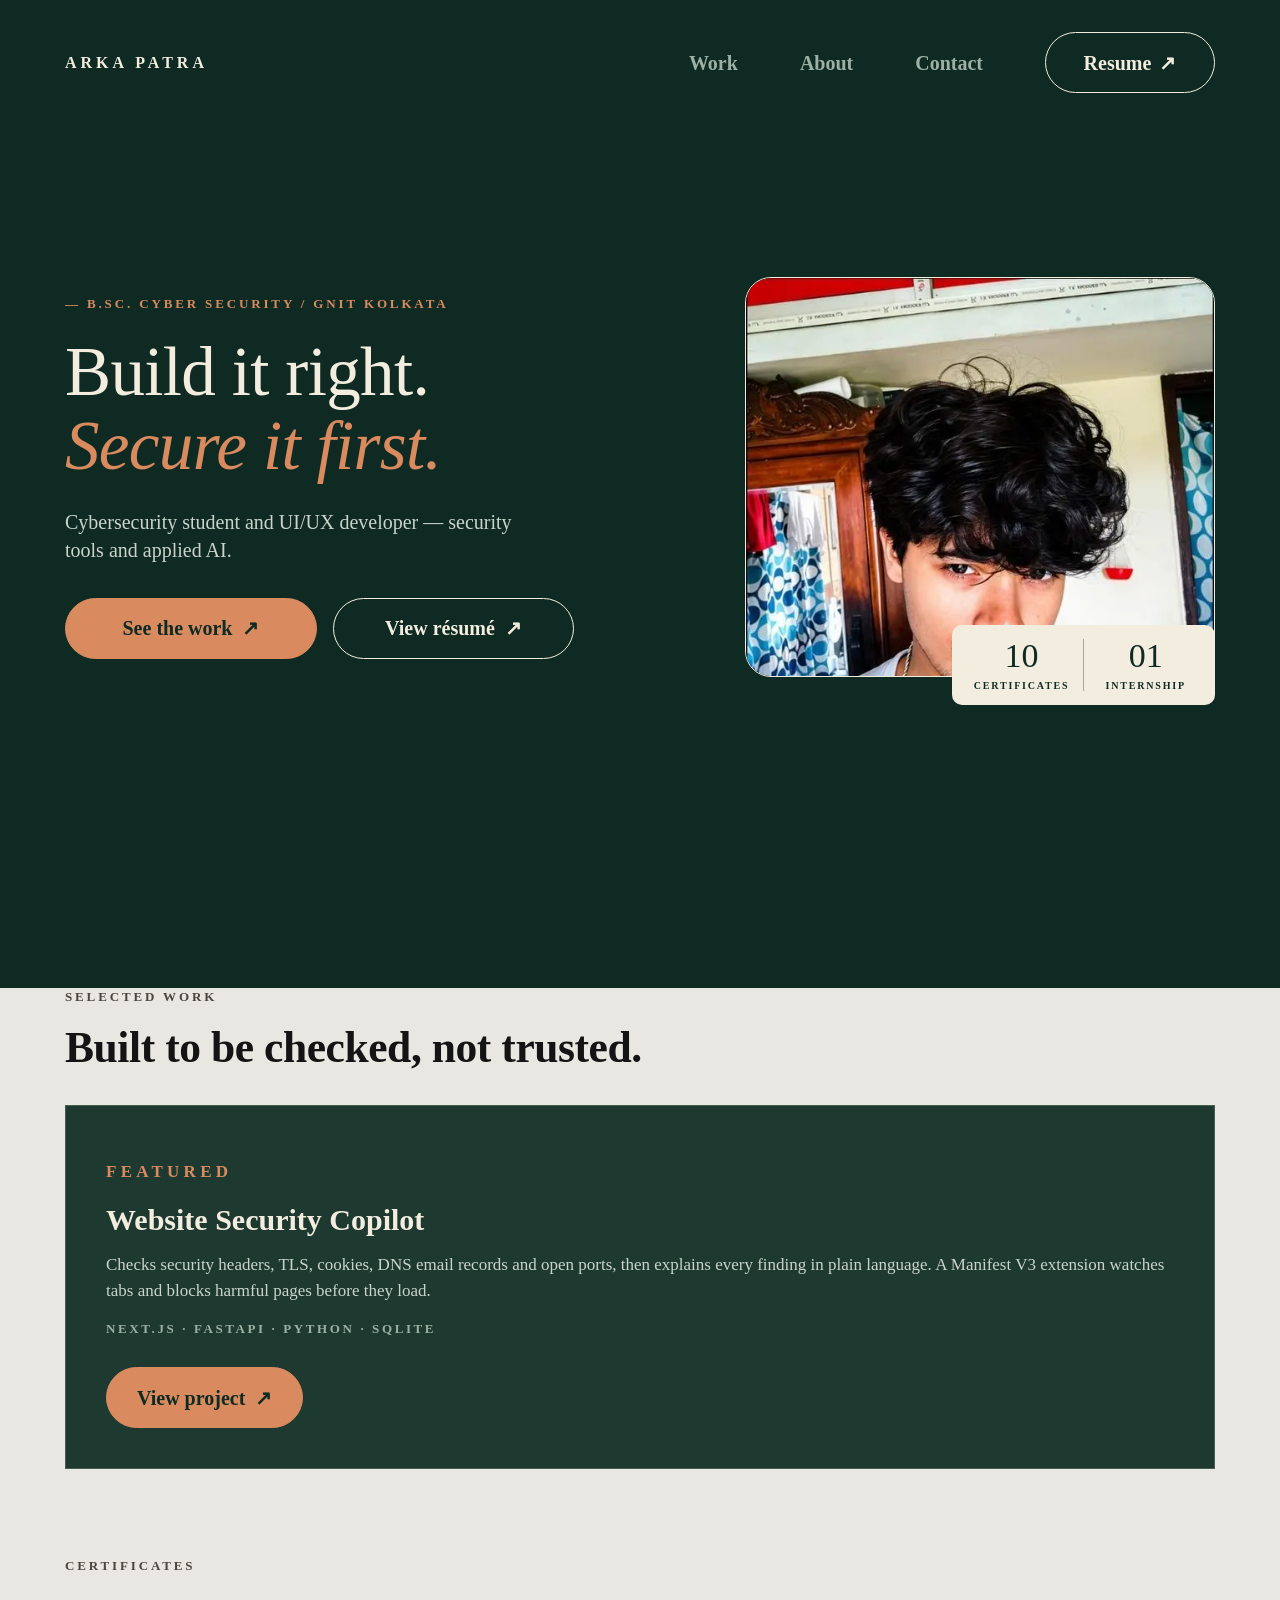
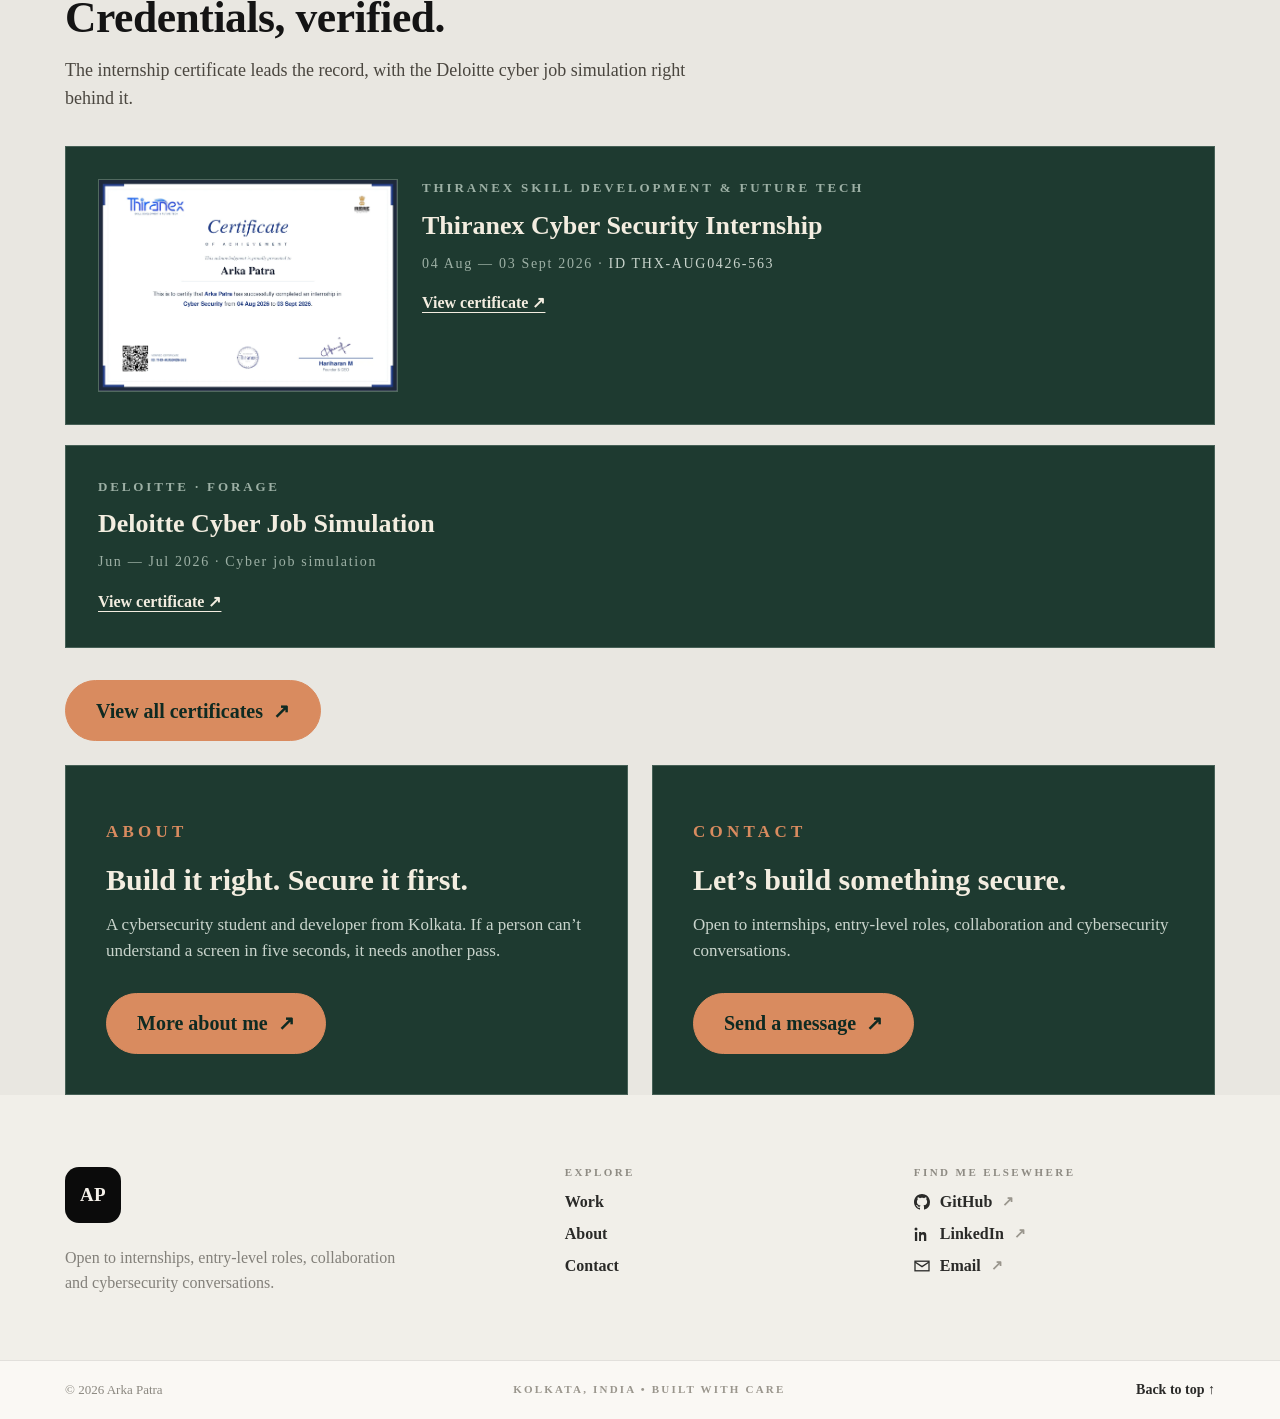
==== index.html @ 2ed33d70 "Initial commit" ====
<!DOCTYPE html>
<html lang="en">
<head>
<meta charset="UTF-8">
<meta name="viewport" content="width=device-width, initial-scale=1.0">
<title>Home — Arka Patra</title>
<meta name="description" content="Arka Patra — cybersecurity student and developer. Full-stack apps, security tools and applied AI. Selected work and verified certificates.">
<meta name="theme-color" content="#0F2A22">
<link rel="icon" href="assets/favicon.svg" type="image/svg+xml">
<link rel="stylesheet" href="assets/css/site.css?v=10">
</head>
<body class="page-home" id="top">

<a class="skip-link" href="#main">Skip to content</a>

<header class="site-head">
  <div class="wrap nav">
    <a class="brand" href="index.html">ARKA PATRA</a>
    <nav class="nav-links" aria-label="Primary">
      <a href="projects.html">Work</a>
      <a href="about.html">About</a>
      <a href="contact.html">Contact</a>
      <a class="nav-cv" href="assets/Arka_Patra_CV2.pdf" target="_blank" rel="noopener">Resume <span aria-hidden="true">↗</span></a>
    </nav>
    <button class="nav-toggle" id="menuToggle" type="button" aria-label="Open menu" aria-controls="mobileMenu" aria-expanded="false">
      <span></span><span></span><span></span>
    </button>
  </div>
  <nav class="mobile-menu" id="mobileMenu" aria-label="Mobile">
    <div class="mobile-menu__inner wrap">
      <a href="projects.html">Work</a>
      <a href="about.html">About</a>
      <a href="contact.html">Contact</a>
      <a href="assets/Arka_Patra_CV2.pdf" target="_blank" rel="noopener">Resume ↗</a>
    </div>
  </nav>
</header>

<main id="main">

  <div class="hero-shell">
  <section class="home-hero" aria-labelledby="homeTitle">
    <div class="wrap home-hero__grid">
      <div>
        <p class="label home-hero__label">— B.Sc. Cyber Security / GNIT Kolkata</p>
        <h1 id="homeTitle"><span>Build it right.</span><em>Secure it first.</em></h1>
        <p class="home-hero__intro">Cybersecurity student and UI/UX developer — security tools and applied AI.</p>
        <div class="home-hero__actions">
          <a class="btn btn--clay" href="projects.html">See the work <span aria-hidden="true">↗</span></a>
          <a class="btn btn--outline-cream" href="assets/Arka_Patra_CV2.pdf" target="_blank" rel="noopener">View résumé <span aria-hidden="true">↗</span></a>
        </div>
      </div>
      <div class="home-hero__media">
        <div class="home-hero__portrait">
          <img src="assets/arka-patra.webp" alt="Portrait of Arka Patra" width="470" height="400" fetchpriority="high" decoding="async">
        </div>
        <div class="home-hero__stats">
          <div><b>10</b><span>Certificates</span></div>
          <div><b>01</b><span>Internship</span></div>
        </div>
      </div>
    </div>
  </section>
  </div>

  <div class="home-flow">

  <section class="wrap home-section" aria-labelledby="workTitle">
    <p class="label home-hero__label">Selected work</p>
    <h2 id="workTitle">Built to be checked, not trusted.</h2>
    <div class="panel-pine" style="margin-top:34px">
      <p class="label">Featured</p>
      <h3>Website Security Copilot</h3>
      <p>Checks security headers, TLS, cookies, DNS email records and open ports, then explains every finding in plain language. A Manifest V3 extension watches tabs and blocks harmful pages before they load.</p>
      <p class="tech">Next.js · FastAPI · Python · SQLite</p>
      <a class="btn btn--clay" href="projects.html#project-copilot">View project <span aria-hidden="true">↗</span></a>
    </div>
  </section>

  <section class="wrap home-section home-certs" id="certificates" aria-labelledby="certTitle">
    <p class="label home-hero__label">Certificates</p>
    <h2 id="certTitle">Credentials, verified.</h2>
    <p class="home-section__sub">The internship certificate leads the record, with the Deloitte cyber job simulation right behind it.</p>

    <div class="home-certs__list">

      <article class="pine-card pine-card--wide">
        <a href="assets/Thiranex_Certificate_Arka_Patra_THX-AUG0426-563.pdf" target="_blank" rel="noopener" aria-label="Open the Thiranex internship certificate PDF">
          <img src="assets/cert-thiranex-preview.webp" alt="Thiranex certificate of achievement awarded to Arka Patra for completing a cyber security internship" width="1287" height="910" loading="lazy" decoding="async">
        </a>
        <div>
          <p class="pine-card__issuer">Thiranex Skill Development &amp; Future Tech</p>
          <h3>Thiranex Cyber Security Internship</h3>
          <p class="pine-card__meta">04 Aug — 03 Sept 2026 · <span class="pine-card__id">ID THX-AUG0426-563</span></p>
          <a class="pine-card__link" href="assets/Thiranex_Certificate_Arka_Patra_THX-AUG0426-563.pdf" target="_blank" rel="noopener">View certificate ↗</a>
        </div>
      </article>

      <article class="pine-card">
        <div>
          <p class="pine-card__issuer">Deloitte · Forage</p>
          <h3>Deloitte Cyber Job Simulation</h3>
          <p class="pine-card__meta">Jun — Jul 2026 · Cyber job simulation</p>
          <a class="pine-card__link" href="assets/cert-deloitte-cyber.pdf" target="_blank" rel="noopener">View certificate ↗</a>
        </div>
      </article>

    </div>

    <a class="btn btn--clay" href="certificates.html">View all certificates <span aria-hidden="true">↗</span></a>
  </section>

  <section class="wrap home-section home-pair" aria-label="About and contact">
    <article class="panel-pine">
      <p class="label">About</p>
      <h3>Build it right. Secure it first.</h3>
      <p>A cybersecurity student and developer from Kolkata. If a person can’t understand a screen in five seconds, it needs another pass.</p>
      <a class="btn btn--clay" href="about.html">More about me <span aria-hidden="true">↗</span></a>
    </article>
    <article class="panel-pine">
      <p class="label">Contact</p>
      <h3>Let’s build something secure.</h3>
      <p>Open to internships, entry-level roles, collaboration and cybersecurity conversations.</p>
      <a class="btn btn--clay" href="contact.html">Send a message <span aria-hidden="true">↗</span></a>
    </article>
  </section>

  </div>

</main>

<footer class="site-footer">
  <div class="wrap site-footer__grid">
    <div class="site-footer__brand">
      <span class="site-footer__logo" aria-hidden="true">AP</span>
      <p class="site-footer__tagline">Open to internships, entry-level roles, collaboration and cybersecurity conversations.</p>
    </div>

    <nav class="site-footer__col" aria-label="Explore">
      <p class="site-footer__label">Explore</p>
      <a href="projects.html">Work</a>
      <a href="about.html">About</a>
      <a href="contact.html">Contact</a>
    </nav>

    <div class="site-footer__col">
      <p class="site-footer__label">Find me elsewhere</p>
      <a href="https://github.com/arkap1502" target="_blank" rel="noopener">
        <svg class="site-footer__icon" viewBox="0 0 16 16" fill="currentColor" aria-hidden="true" focusable="false"><path d="M8 0C3.58 0 0 3.58 0 8c0 3.54 2.29 6.53 5.47 7.59.4.07.55-.17.55-.38 0-.19-.01-.82-.01-1.49-2.01.37-2.53-.49-2.69-.94-.09-.23-.48-.94-.82-1.13-.28-.15-.68-.52-.01-.53.63-.01 1.08.58 1.23.82.72 1.21 1.87.87 2.33.66.07-.52.28-.87.51-1.07-1.78-.2-3.64-.89-3.64-3.95 0-.87.31-1.59.82-2.15-.08-.2-.36-1.02.08-2.12 0 0 .67-.21 2.2.82.64-.18 1.32-.27 2-.27s1.36.09 2 .27c1.53-1.04 2.2-.82 2.2-.82.44 1.1.16 1.92.08 2.12.51.56.82 1.27.82 2.15 0 3.07-1.87 3.75-3.65 3.95.29.25.54.73.54 1.48 0 1.07-.01 1.93-.01 2.2 0 .21.15.46.55.38A8.01 8.01 0 0 0 16 8c0-4.42-3.58-8-8-8Z"/></svg>
        GitHub <span class="site-footer__arrow" aria-hidden="true">↗</span>
      </a>
      <a href="https://www.linkedin.com/in/arka-patra-579110422/" target="_blank" rel="noopener">
        <svg class="site-footer__icon" viewBox="0 0 16 16" fill="currentColor" aria-hidden="true" focusable="false"><path d="M2 1.5a1.5 1.5 0 1 1 0 3 1.5 1.5 0 0 1 0-3ZM.9 5.9h2.3V15H.9V5.9Zm4.2 0h2.2v1.2h.03c.31-.58 1.06-1.2 2.19-1.2 2.34 0 2.77 1.54 2.77 3.55V15h-2.3v-4.2c0-1-.02-2.29-1.4-2.29-1.4 0-1.61 1.09-1.61 2.22V15H5.1V5.9Z"/></svg>
        LinkedIn <span class="site-footer__arrow" aria-hidden="true">↗</span>
      </a>
      <a href="mailto:arkap1502@gmail.com">
        <svg class="site-footer__icon" viewBox="0 0 16 16" fill="none" stroke="currentColor" stroke-width="1.3" aria-hidden="true" focusable="false"><rect x="1" y="3.2" width="14" height="9.6"/><path d="m1 4 7 4.6L15 4"/></svg>
        Email <span class="site-footer__arrow" aria-hidden="true">↗</span>
      </a>
    </div>
  </div>

  <div class="site-footer__base">
    <div class="wrap">
      <span class="site-footer__copy">© 2026 Arka Patra</span>
      <span class="site-footer__place">Kolkata, India • Built with care</span>
      <a class="site-footer__top" href="#top">Back to top ↑</a>
    </div>
  </div>
</footer>

<script src="assets/site.js?v=9" defer></script>
</body>
</html>
---- assets/css/site.css ----
/* ==========================================================================
   ARKA PATRA — design system (per DESIGN.md)
   One fixed look per page. No theme switch, no dark mode, system fonts only.
   ========================================================================== */

:root {
  --gutter: 65px;
  --max: 1440px;
  --head-h: 93px;

  /* Landing */
  --cream: #F2EEE6;
  --arch: #D9D2C4;
  --ink-l: #141414;
  --text-l: #4A463F;
  --text-l-muted: #6B665D;
  --orange: #C2410C;

  /* Home + Contact */
  --pine: #0F2A22;
  --pine-2: #1E3A30;
  --pine-text: #F3EDE0;
  --clay: #D98B5F;
  --sage: #9DB0A5;
  --sage-light: #C9D4CC;
  --panel: #1D211A;
  --field: #151713;
  --field-border: #546344;
  --lime: #D5F87A;
  --text-c: #EEEEE6;
  --sand: #E9E7E1;

  /* Brutalist */
  --stone: #E4E2DD;
  --black: #0B0B0B;
  --row-hi: #2A2A2A;
  --on-dark: #F5F1EA;
  --on-dark-muted: #C8C7C2;
  --text-s: #565654;
  --photo: #BDBAB3;

  /* Type stacks (system fonts only) — all text renders in Times New Roman */
  --sans: "Times New Roman", Times, serif;
  --mono: "Times New Roman", Times, serif;
  --serif: "Times New Roman", Times, serif;
  --calibri: "Times New Roman", Times, serif;
  --cambria: "Times New Roman", Times, serif;
}

/* --------------------------------------------------------------- base ---- */

*,
*::before,
*::after { box-sizing: border-box; }

html { -webkit-text-size-adjust: 100%; text-size-adjust: 100%; }

body {
  margin: 0;
  font-family: var(--sans);
  font-size: 17px;
  line-height: 1.55;
  overflow-x: hidden;
  background: #fff;
  color: #000;
}

/* `clip` keeps sticky positioning working (overflow: hidden would create a
   scroll container); older engines keep the hidden fallback above. */
@supports (overflow: clip) {
  body { overflow-x: clip; }
}

img { display: block; max-width: 100%; }

h1, h2, h3 { margin: 0; font-weight: 700; }
p, ul, ol, dl, dd, figure { margin: 0; padding: 0; }
ul, ol { list-style: none; }
a { color: inherit; }
button { font: inherit; color: inherit; }

.wrap {
  width: 100%;
  max-width: var(--max);
  margin: 0 auto;
  padding-left: var(--gutter);
  padding-right: var(--gutter);
}

.skip-link {
  position: absolute;
  left: -9999px;
  top: 0;
  z-index: 100;
  background: var(--black);
  color: var(--on-dark);
  padding: 12px 20px;
  font: 700 16px/1 var(--sans);
  text-decoration: none;
}
.skip-link:focus { left: 16px; top: 16px; }

.label {
  font: 700 15px/1.4 var(--mono);
  letter-spacing: 0.25em;
  text-transform: uppercase;
  margin: 0;
}

/* --------------------------------------------------------------- nav ----- */

.site-head { position: relative; z-index: 30; }

.nav {
  display: flex;
  align-items: center;
  justify-content: space-between;
  gap: 40px;
  padding-top: 32px;
}

.brand {
  font: 700 16px/1 var(--mono);
  letter-spacing: 0.25em;
  text-decoration: none;
  white-space: nowrap;
}

.nav-links {
  display: flex;
  align-items: center;
  gap: 62px;
}

.nav-links a {
  font: 700 20px/1 var(--sans);
  text-decoration: none;
  transition: color 0.15s ease;
}

.nav-cv {
  display: inline-flex;
  align-items: center;
  justify-content: center;
  gap: 8px;
  width: 170px;
  height: 61px;
  border: 1.5px solid currentColor;
  border-radius: 999px;
  font: 700 20px/1 var(--sans);
  text-decoration: none;
  transition: background 0.15s ease, color 0.15s ease;
}

.nav-toggle {
  display: none;
  width: 44px;
  height: 44px;
  padding: 0;
  border: 0;
  background: none;
  flex-direction: column;
  justify-content: center;
  gap: 5px;
  cursor: pointer;
  color: inherit;
}
.nav-toggle span {
  display: block;
  width: 26px;
  height: 2px;
  margin: 0 auto;
  background: currentColor;
}

.mobile-menu { display: none; }
.mobile-menu__inner { display: flex; flex-direction: column; padding: 8px 0 28px; }
.mobile-menu a {
  padding: 16px 0;
  font: 700 22px/1 var(--sans);
  text-decoration: none;
  border-bottom: 1px solid currentColor;
}
.mobile-menu a:last-child { border-bottom: 0; }

/* Brutalist nav band */
.site-head--band { background: var(--black); color: var(--on-dark); }
.site-head--band .nav { min-height: 99px; padding-top: 0; padding-bottom: 0; }
.site-head--band .nav-links a:not(.nav-cv) { color: var(--on-dark-muted); }
.site-head--band .nav-links a:not(.nav-cv):hover { color: var(--on-dark); }
.site-head--band .nav-links a[aria-current="page"] {
  color: var(--on-dark);
  text-decoration: underline;
  text-underline-offset: 6px;
  text-decoration-thickness: 1px;
}
.site-head--band .nav-cv { color: var(--on-dark); }
.site-head--band .nav-cv:hover { background: var(--on-dark); color: var(--black); }
.site-head--band .mobile-menu { background: var(--black); }

/* ----------------------------------------------------------- buttons ---- */

.btn {
  display: inline-flex;
  align-items: center;
  justify-content: center;
  gap: 10px;
  height: 61px;
  padding: 0 30px;
  border: 1.5px solid transparent;
  border-radius: 999px;
  font: 700 20px/1 var(--sans);
  text-decoration: none;
  cursor: pointer;
  transition: background 0.15s ease, color 0.15s ease, border-color 0.15s ease;
}

.btn--sm { font-size: 17px; padding: 0 24px; height: 61px; }

.btn--ink { background: var(--ink-l); color: var(--cream); border-color: var(--ink-l); }
.btn--ink:hover { background: transparent; color: var(--ink-l); }

.btn--outline { background: transparent; color: var(--ink-l); border-color: var(--ink-l); }
.btn--outline:hover { background: var(--ink-l); color: var(--cream); }

.btn--clay { background: var(--clay); color: var(--pine); border-color: var(--clay); }
.btn--clay:hover { background: transparent; color: var(--clay); }

.btn--outline-cream { background: transparent; color: var(--pine-text); border-color: var(--pine-text); }
.btn--outline-cream:hover { background: var(--pine-text); color: var(--pine); }

.btn--solid { background: var(--black); color: var(--on-dark); border-color: var(--black); }
.btn--solid:hover { background: transparent; color: var(--black); }

.btn--ghost {
  background: transparent;
  color: var(--black);
  border-color: var(--black);
}
.btn--ghost:hover { background: var(--black); color: var(--on-dark); }

.btn--lime {
  width: 284px;
  border-radius: 0;
  background: var(--lime);
  color: var(--black);
  border-color: var(--lime);
  font: 700 19px/1 var(--calibri);
}
.btn--lime:hover { background: transparent; color: var(--lime); }

/* ---------------------------------------------------------- home page --- */

.page-home { background: var(--pine); color: var(--pine-text); }
.page-home .brand,
.page-home .nav-cv { color: var(--pine-text); }
.page-home .nav-links a:not(.nav-cv) { color: var(--sage); }
.page-home .nav-links a:not(.nav-cv):hover,
.page-home .nav-links a:not(.nav-cv)[aria-current="page"] { color: var(--pine-text); }
.page-home .nav-cv:hover { background: var(--pine-text); color: var(--pine); }

/* Hero stage: the hero fills the first screen and is pinned on large screens
   while the flow below slides up over it. Driven by assets/site.js. */

.hero-shell {
  display: flex;
  min-height: calc(100vh - var(--head-h));
  min-height: calc(100svh - var(--head-h));
}

.home-hero {
  background-color: var(--pine);
  width: 100%;
  display: flex;
  align-items: center;
}

.home-flow {
  background: var(--sand);
  color: var(--ink-l);
}

/* The flow sits on a light surface, so its headings and labels flip to ink. */
.home-flow .home-section h2 { color: var(--ink-l); }
.home-flow .home-section__sub { color: var(--text-l); }
.home-flow .home-hero__label { color: var(--text-l); }

html.hero-scroll .home-hero__grid {
  transform-origin: 50% 40%;
  backface-visibility: hidden;
}

@media (min-width: 1024px) {
  html.hero-scroll .hero-shell {
    position: sticky;
    top: 0;
    z-index: 0;
    height: calc(100vh - var(--head-h));
    height: calc(100svh - var(--head-h));
    min-height: 0;
    overflow: hidden;
  }

  html.hero-scroll .home-flow {
    position: relative;
    z-index: 1;
  }

  html.hero-scroll .home-hero__grid { will-change: transform, opacity; }
}

.home-hero__grid {
  display: grid;
  grid-template-columns: minmax(0, 1fr) 470px;
  column-gap: 60px;
  align-items: center;
  padding-top: 44px;
  padding-bottom: 84px;
}

.home-hero__label {
  font-size: 13px;
  letter-spacing: 0.22em;
  color: var(--clay);
}

.home-hero h1 {
  margin-top: 22px;
  font: 400 clamp(2.4rem, 5.4vw, 78px)/1.06 var(--serif);
  letter-spacing: -0.01em;
  color: var(--pine-text);
}
.home-hero h1 span { display: block; }
.home-hero h1 em { display: block; font-style: italic; color: var(--clay); }

.home-hero__intro {
  margin-top: 26px;
  max-width: 480px;
  font: 400 20px/1.4 var(--sans);
  color: var(--sage-light);
}

.home-hero__actions {
  display: flex;
  flex-wrap: wrap;
  gap: 16px;
  margin-top: 34px;
}
.home-hero__actions .btn { width: 252px; }
.home-hero__actions .btn--outline-cream { width: 241px; }

.home-hero__media { position: relative; }

.home-hero__portrait {
  border: 1px solid var(--pine-text);
  border-radius: 26px;
  overflow: hidden;
  background: var(--pine-2);
  aspect-ratio: 470 / 400;
}
.home-hero__portrait img {
  width: 100%;
  height: 100%;
  object-fit: cover;
  object-position: center top;
}

.home-hero__stats {
  position: absolute;
  right: 0;
  bottom: -28px;
  width: 56%;
  display: grid;
  grid-template-columns: 1fr 1fr;
  background: var(--pine-text);
  border-radius: 10px;
  padding: 14px 8px;
  color: var(--pine);
}
.home-hero__stats div { text-align: center; }
.home-hero__stats div + div { border-left: 1px solid rgba(15, 42, 34, 0.35); }
.home-hero__stats b { display: block; font: 400 34px/1 var(--serif); }
.home-hero__stats span {
  display: block;
  margin-top: 8px;
  font: 700 10px/1 var(--mono);
  letter-spacing: 0.18em;
  text-transform: uppercase;
}

.home-section { margin-top: 88px; }
.home-section h2 {
  margin-top: 18px;
  font: 700 clamp(1.9rem, 3.4vw, 44px)/1.08 var(--sans);
  letter-spacing: -0.01em;
  color: var(--pine-text);
}
.home-section__sub {
  margin-top: 16px;
  max-width: 640px;
  font-size: 18px;
  color: var(--sage-light);
}

.panel-pine {
  background: var(--pine-2);
  border: 1px solid rgba(157, 176, 165, 0.32);
  padding: 40px;
}
.panel-pine h3 {
  margin-top: 18px;
  font: 700 clamp(1.5rem, 2.6vw, 30px)/1.2 var(--sans);
  color: var(--pine-text);
}
.panel-pine p { margin-top: 14px; color: var(--sage-light); font-size: 17px; }
.panel-pine .label { color: var(--clay); }
.panel-pine .tech {
  font: 700 13px/1.6 var(--mono);
  letter-spacing: 0.2em;
  text-transform: uppercase;
  color: var(--sage);
}
.panel-pine .btn { margin-top: 28px; }

.home-pair {
  display: grid;
  grid-template-columns: 1fr 1fr;
  gap: 24px;
  margin-top: 24px;
}

.pine-card {
  display: grid;
  grid-template-columns: 1fr;
  gap: 24px;
  padding: 32px;
  background: var(--pine-2);
  border: 1px solid rgba(157, 176, 165, 0.32);
}
.pine-card--wide { grid-template-columns: 300px minmax(0, 1fr); align-items: start; }
.pine-card img {
  width: 100%;
  height: auto;
  border: 1px solid rgba(157, 176, 165, 0.4);
}
.pine-card__issuer {
  font: 700 13px/1.4 var(--mono);
  letter-spacing: 0.22em;
  text-transform: uppercase;
  color: var(--sage);
}
.pine-card h3 {
  margin-top: 12px;
  font: 700 26px/1.2 var(--sans);
  color: var(--pine-text);
}
.pine-card__meta {
  margin-top: 12px;
  font: 400 14px/1.6 var(--mono);
  letter-spacing: 0.12em;
  color: var(--sage);
}
.pine-card__id { color: var(--sage-light); }
.pine-card__link {
  display: inline-block;
  margin-top: 20px;
  font: 700 16px/1 var(--sans);
  color: var(--pine-text);
  text-decoration: underline;
  text-underline-offset: 4px;
}
.pine-card__link:hover { color: var(--clay); }

.home-certs__list { display: grid; gap: 20px; margin-top: 34px; }
.home-certs .btn { margin-top: 32px; }

/* ------------------------------------------------------- brutalist ------ */

.page-brutal { background: var(--stone); color: var(--black); }

.page-brutal .section { margin-top: 96px; }

.work-title {
  margin-top: 40px;
  font: 700 clamp(4.5rem, 8.4vw, 120px)/1 var(--sans);
  text-transform: uppercase;
  letter-spacing: -0.02em;
}

.work-feature {
  margin-top: 40px;
  border: 1px solid var(--black);
  padding: 40px;
}
.work-feature h2 {
  margin-top: 16px;
  font: 700 clamp(1.9rem, 3.4vw, 44px)/1.1 var(--sans);
  letter-spacing: -0.01em;
}
.work-feature p { margin-top: 16px; color: var(--text-s); font-size: 18px; max-width: 900px; }

.chip-row {
  display: flex;
  flex-wrap: wrap;
  gap: 8px;
  margin-top: 22px;
}
.chip {
  display: inline-flex;
  align-items: center;
  padding: 8px 16px;
  border: 1.5px solid var(--black);
  border-radius: 999px;
  font: 400 15px/1.2 var(--sans);
}

.work-feature__actions {
  display: flex;
  flex-wrap: wrap;
  gap: 12px;
  margin-top: 30px;
}

/* ledger */

.ledger { margin-top: 56px; }

.ledger__head,
.ledger__row {
  display: grid;
  grid-template-columns: 88px 1.05fr 1.05fr 200px;
  align-items: center;
  padding: 0 22px;
  column-gap: 20px;
}

.ledger__head {
  background: var(--black);
  color: var(--on-dark-muted);
  min-height: 48px;
  font: 700 13px/1.4 var(--mono);
  letter-spacing: 0.25em;
  text-transform: uppercase;
}

.ledger__rows { border-bottom: 1px solid var(--black); }

.ledger__row {
  min-height: 78px;
  border-top: 1px solid var(--black);
  text-decoration: none;
  color: var(--black);
  transition: background 0.15s ease, color 0.15s ease;
}

a.ledger__row:hover,
a.ledger__row:focus-visible { background: var(--row-hi); color: var(--on-dark); }

.ledger__no { font: 400 15px/1.4 var(--mono); letter-spacing: 0.12em; }
.ledger__project { font: 700 30px/1.2 var(--sans); letter-spacing: -0.01em; }
.ledger__what { font: 400 18px/1.4 var(--sans); color: var(--text-s); }
.ledger__status {
  font: 400 15px/1.4 var(--mono);
  letter-spacing: 0.14em;
  text-transform: uppercase;
  text-align: right;
}

a.ledger__row:hover .ledger__what,
a.ledger__row:focus-visible .ledger__what { color: var(--on-dark-muted); }

/* marquee */

.marquee {
  margin-top: 72px;
  background: var(--black);
  color: var(--on-dark);
  min-height: 73px;
  display: flex;
  align-items: center;
  overflow: hidden;
}
.marquee p {
  white-space: nowrap;
  font: 700 15px/1 var(--mono);
  letter-spacing: 0.3em;
  text-transform: uppercase;
  padding-left: 22px;
}

/* about */

.about-hero {
  display: grid;
  grid-template-columns: minmax(0, 1fr) 386px;
  column-gap: 60px;
  align-items: start;
  padding-top: 26px;
  padding-bottom: 64px;
}

.about-hero h1 {
  margin-top: 0;
  font: 700 clamp(4.5rem, 13.3vw, 192px)/0.93 var(--sans);
  text-transform: uppercase;
  letter-spacing: -0.03em;
}

.about-hero__intro {
  margin-top: 32px;
  max-width: 560px;
  font: 400 21px/1.4 var(--sans);
  color: var(--text-s);
}
.about-hero .btn { margin-top: 76px; width: 252px; }

.about-hero__figure { margin-top: 17px; }
.about-hero__photo { background: var(--photo); width: 386px; max-width: 100%; }
.about-hero__photo img {
  width: 100%;
  height: auto;
  aspect-ratio: 386 / 481;
  object-fit: cover;
  object-position: center top;
}
.about-hero figcaption {
  margin-top: 14px;
  font: 700 12px/1.5 var(--mono);
  letter-spacing: 0.2em;
  text-transform: uppercase;
  color: var(--text-s);
}

.section-label { color: var(--text-s); }

.section-title {
  margin-top: 18px;
  font: 700 clamp(1.9rem, 3.6vw, 46px)/1.08 var(--sans);
  letter-spacing: -0.01em;
}

.section-line {
  margin-top: 16px;
  max-width: 720px;
  font: 400 18px/1.5 var(--sans);
  color: var(--text-s);
}

.profile-grid {
  display: grid;
  grid-template-columns: minmax(0, 1fr) minmax(0, 1fr);
  gap: 48px;
  margin-top: 40px;
  align-items: start;
}
.profile-grid__bio p {
  color: var(--text-s);
  font-size: 18px;
  line-height: 1.6;
}
.profile-grid__bio p + p { margin-top: 14px; }

.two-col-ledger { border-top: 1px solid var(--black); }
.two-col-ledger__head {
  display: grid;
  grid-template-columns: 1fr 1fr;
  background: var(--black);
  color: var(--on-dark-muted);
  min-height: 48px;
  align-items: center;
  font: 700 13px/1.4 var(--mono);
  letter-spacing: 0.25em;
  text-transform: uppercase;
}
.two-col-ledger__head span { padding: 0 22px; }
.two-col-ledger__body {
  display: grid;
  grid-template-columns: 1fr 1fr;
  border-bottom: 1px solid var(--black);
}
.two-col-ledger__body > div {
  padding: 24px 22px;
  border-left: 1px solid var(--black);
  color: var(--text-s);
  font-size: 17px;
  line-height: 1.55;
}
.two-col-ledger__body > div:first-child { border-left: 0; }
.two-col-ledger__body strong { color: var(--black); }
.two-col-ledger__body li + li { margin-top: 14px; }

/* skills matrix */

.matrix {
  display: grid;
  grid-template-columns: repeat(3, 1fr);
  margin-top: 40px;
  border-top: 1px solid var(--black);
}
.matrix__col {
  padding: 32px 30px 34px 0;
  border-right: 1px solid var(--black);
}
.matrix__col:last-child { border-right: 0; padding-right: 0; }
.matrix__col + .matrix__col { padding-left: 30px; }

.matrix__index {
  display: inline-flex;
  align-items: center;
  justify-content: center;
  width: 34px;
  height: 34px;
  background: var(--black);
  color: var(--on-dark);
  font: 700 13px/1 var(--mono);
  letter-spacing: 0.06em;
}
.matrix__col h3 {
  margin-top: 18px;
  font: 700 26px/1.2 var(--sans);
}
.matrix__sub {
  margin-top: 10px;
  font: 400 16px/1.4 var(--sans);
  color: var(--text-s);
}

.chip-grid {
  display: grid;
  grid-template-columns: 1fr 1fr;
  gap: 8px;
  margin-top: 22px;
}

.chip-btn {
  display: inline-flex;
  align-items: center;
  justify-content: center;
  padding: 8px 14px;
  border: 1.5px solid var(--black);
  border-radius: 999px;
  background: transparent;
  color: var(--black);
  font: 400 15px/1.2 var(--sans);
  text-align: center;
  cursor: pointer;
  transition: background 0.15s ease, color 0.15s ease;
}
.chip-btn:hover { background: var(--row-hi); color: var(--on-dark); }
.chip-btn[aria-pressed="true"] { background: var(--black); color: var(--on-dark); }

.matrix__used { margin-top: 24px; }
.matrix__used .label { color: var(--text-s); letter-spacing: 0.22em; }
.matrix__used p {
  margin-top: 8px;
  font: 400 15px/1.5 var(--mono);
  color: var(--black);
}

.readout {
  display: grid;
  grid-template-columns: 320px minmax(0, 1fr);
  gap: 24px;
  align-items: center;
  margin-top: 0;
  padding: 16px 24px;
  min-height: 72px;
  background: var(--black);
  color: var(--on-dark);
}
.readout__label b {
  display: block;
  font: 700 15px/1.3 var(--mono);
  letter-spacing: 0.18em;
  text-transform: uppercase;
}
.readout__sub {
  display: block;
  margin-top: 4px;
  font: 400 12px/1.4 var(--mono);
  letter-spacing: 0.22em;
  text-transform: uppercase;
  color: var(--on-dark-muted);
}
.readout__body {
  display: flex;
  flex-wrap: wrap;
  align-items: center;
  gap: 8px;
  font: 400 15px/1.5 var(--mono);
  color: var(--on-dark-muted);
}
.readout__build {
  display: inline-flex;
  align-items: center;
  gap: 6px;
  padding: 8px 16px;
  border: 1.5px solid var(--on-dark);
  border-radius: 999px;
  font: 400 15px/1 var(--sans);
  color: var(--on-dark);
  text-decoration: none;
}
a.readout__build:hover { background: var(--on-dark); color: var(--black); }

/* technical skills ledger */

.tech-ledger { margin-top: 40px; }
.tech-ledger .ledger__head,
.tech-ledger .ledger__row {
  grid-template-columns: 300px minmax(0, 1fr);
  align-items: center;
}
.tech-ledger .ledger__row { min-height: 86px; }
.tech-ledger .ledger__group {
  font: 400 15px/1.4 var(--mono);
  letter-spacing: 0.14em;
  text-transform: uppercase;
  color: var(--black);
}
.tech-ledger .chip-list { display: flex; flex-wrap: wrap; gap: 8px; }

/* journey */

.journey { margin-top: 40px; }
.journey .ledger__row {
  grid-template-columns: 88px 300px minmax(0, 1fr);
  min-height: 78px;
}
.journey .ledger__project { font-size: 26px; }
.journey .ledger__what { color: var(--text-s); }

/* ---------------------------------------------------------- cert page --- */

.back-link {
  display: inline-block;
  margin-top: 34px;
  font: 400 15px/1 var(--mono);
  letter-spacing: 0.22em;
  text-transform: uppercase;
  color: var(--black);
  text-decoration: none;
}
.back-link:hover { text-decoration: underline; text-underline-offset: 5px; }

.cert-title {
  margin-top: 22px;
  font: 700 clamp(3.2rem, 7vw, 100px)/1 var(--sans);
  text-transform: uppercase;
  letter-spacing: -0.02em;
}

.cert {
  display: grid;
  grid-template-columns: 380px minmax(0, 1fr);
  gap: 36px;
  margin-top: 40px;
  padding: 32px;
  border: 1px solid var(--black);
}
.cert--text { grid-template-columns: minmax(0, 1fr); }
.cert img { width: 100%; height: auto; border: 1px solid var(--black); }
.cert__issuer {
  font: 700 13px/1.4 var(--mono);
  letter-spacing: 0.22em;
  text-transform: uppercase;
  color: var(--text-s);
}
.cert h2 {
  margin-top: 14px;
  font: 700 clamp(1.7rem, 3vw, 38px)/1.15 var(--sans);
  letter-spacing: -0.01em;
}
.cert p { margin-top: 14px; color: var(--text-s); font-size: 18px; max-width: 720px; }
.cert dl { margin-top: 22px; display: grid; gap: 8px; }
.cert dl div { display: flex; flex-wrap: wrap; gap: 12px; }
.cert dt {
  min-width: 120px;
  font: 400 12px/1.6 var(--mono);
  letter-spacing: 0.2em;
  text-transform: uppercase;
  color: var(--text-s);
}
.cert dd { font: 400 16px/1.5 var(--sans); color: var(--black); }
.cert__actions { display: flex; flex-wrap: wrap; gap: 12px; margin-top: 26px; }

.cert-link {
  display: inline-block;
  margin-top: 22px;
  font: 700 16px/1 var(--sans);
  color: var(--black);
  text-decoration: underline;
  text-underline-offset: 5px;
}

.vault-head {
  display: flex;
  align-items: baseline;
  justify-content: space-between;
  gap: 20px;
  margin-top: 72px;
  padding-bottom: 16px;
  border-bottom: 1px solid var(--black);
}
.vault-head .label { color: var(--text-s); }
.vault-head span {
  font: 400 13px/1.4 var(--mono);
  letter-spacing: 0.2em;
  text-transform: uppercase;
  color: var(--text-s);
}

.vault {
  display: grid;
  grid-template-columns: repeat(4, 1fr);
  gap: 24px;
  margin-top: 24px;
}

.cert-card {
  display: flex;
  flex-direction: column;
  gap: 10px;
  padding: 22px;
  border: 1px solid var(--black);
  text-decoration: none;
  color: var(--black);
  transition: background 0.15s ease, color 0.15s ease;
}
.cert-card:hover { background: var(--black); color: var(--on-dark); }
.cert-card__issuer {
  font: 700 12px/1.5 var(--mono);
  letter-spacing: 0.18em;
  text-transform: uppercase;
  color: var(--text-s);
}
.cert-card:hover .cert-card__issuer,
.cert-card:hover .cert-card__meta { color: var(--on-dark-muted); }
.cert-card__title { font: 700 20px/1.25 var(--sans); }
.cert-card__meta {
  font: 400 13px/1.5 var(--mono);
  letter-spacing: 0.1em;
  color: var(--text-s);
  margin-top: auto;
}
.cert-card__open { font: 700 15px/1 var(--sans); }

.cert-note {
  margin-top: 24px;
  font: 400 13px/1.5 var(--mono);
  letter-spacing: 0.18em;
  text-transform: uppercase;
  color: var(--text-s);
}

/* ---------------------------------------------------------- contact ----- */

.page-contact { background: var(--pine); color: var(--text-c); }
.page-contact .brand,
.page-contact .nav-cv { color: var(--pine-text); }
.page-contact .nav-links a:not(.nav-cv) { color: var(--sage); }
.page-contact .nav-links a:not(.nav-cv):hover,
.page-contact .nav-links a:not(.nav-cv)[aria-current="page"] { color: var(--pine-text); }
.page-contact .nav-cv:hover { background: var(--pine-text); color: var(--pine); }

.contact-grid {
  display: grid;
  grid-template-columns: minmax(0, 1fr) 584px;
  gap: 60px;
  align-items: start;
  padding-top: 40px;
  padding-bottom: 80px;
}

.contact-label { color: var(--sage); }

.contact-title {
  margin-top: 26px;
  font: 400 clamp(2.4rem, 4.6vw, 66px)/1.05 var(--calibri);
  color: var(--text-c);
}
.contact-title em {
  display: block;
  font: italic 400 clamp(2.8rem, 5.6vw, 81px)/1.02 var(--cambria);
  color: var(--lime);
  font-style: italic;
}

.contact-intro {
  margin-top: 26px;
  max-width: 520px;
  font: 400 18px/1.5 var(--calibri);
  color: var(--sage);
}

.link-ledger {
  margin-top: 56px;
  border-top: 1px solid rgba(157, 176, 165, 0.4);
}
.link-ledger a {
  display: grid;
  grid-template-columns: 142px minmax(0, 1fr) auto;
  align-items: center;
  gap: 16px;
  min-height: 67px;
  border-bottom: 1px solid rgba(157, 176, 165, 0.4);
  text-decoration: none;
}
.link-ledger .label {
  font: 400 15px/1 var(--mono);
  letter-spacing: 0.22em;
  color: var(--sage);
}
.link-ledger .value {
  font: 400 18px/1.3 var(--calibri);
  color: var(--text-c);
  overflow-wrap: anywhere;
}
.link-ledger .arrow { color: var(--lime); font-size: 20px; }
.link-ledger a:hover .value { color: var(--lime); }

.form-panel {
  background: var(--panel);
  border: 1px solid var(--field-border);
  padding: 40px 44px 44px;
}
.form-panel > .label { color: var(--sage); letter-spacing: 0.22em; }

.form { margin-top: 8px; }
.field { display: flex; flex-direction: column; gap: 10px; margin-top: 24px; }
.field label {
  font: 400 15px/1 var(--mono);
  letter-spacing: 0.22em;
  text-transform: uppercase;
  color: var(--sage);
}
.field input,
.field textarea {
  width: 100%;
  background: var(--field);
  border: 1px solid var(--field-border);
  border-radius: 0;
  color: var(--text-c);
  font: 400 17px/1.4 var(--calibri);
  padding: 0 16px;
}
.field input { height: 57px; }
.field textarea { height: 100px; padding: 14px 16px; resize: vertical; }
.field input::placeholder,
.field textarea::placeholder { color: rgba(238, 238, 230, 0.45); }
.field input:focus,
.field textarea:focus { outline: 3px solid var(--lime); outline-offset: 3px; }

.field-error {
  font: 400 15px/1.4 var(--calibri);
  color: var(--text-c);
  padding-left: 12px;
  border-left: 3px solid var(--lime);
}
.field-error:empty { display: none; }

.form .btn--lime { margin-top: 28px; }

.form-status {
  margin-top: 16px;
  font: 400 15px/1.5 var(--calibri);
  color: var(--text-c);
  padding-left: 12px;
  border-left: 3px solid var(--lime);
}
.form-status:empty { display: none; }
.form-status.is-error { border-left-color: var(--clay); }

/* ------------------------------------------------------------ focus ----- */

.page-home :focus-visible { outline: 3px solid var(--clay); outline-offset: 3px; }
.page-brutal :focus-visible { outline: 3px solid var(--black); outline-offset: 3px; }
.page-contact :focus-visible { outline: 3px solid var(--lime); outline-offset: 3px; }
.site-head--band :focus-visible { outline-color: var(--on-dark); }

/* --------------------------------------------------------- site footer --- */

.site-footer {
  background: #F1EFE9;
  color: #7C7970;
  padding-top: 72px;
}

.site-footer__grid {
  display: grid;
  grid-template-columns: minmax(0, 1.5fr) minmax(0, 1fr) minmax(0, 1fr);
  gap: 48px;
  padding-bottom: 64px;
}

.site-footer__logo {
  display: inline-flex;
  align-items: center;
  justify-content: center;
  width: 56px;
  height: 56px;
  border-radius: 14px;
  background: var(--black);
  color: var(--on-dark);
  font: 700 19px/1 var(--sans);
  letter-spacing: 0.02em;
}

.site-footer__tagline {
  margin-top: 22px;
  max-width: 340px;
  font: 400 16px/1.6 var(--sans);
  color: #83807A;
}

.site-footer__col {
  display: flex;
  flex-direction: column;
  align-items: flex-start;
  gap: 16px;
}

.site-footer__label {
  font: 700 11px/1 var(--mono);
  letter-spacing: 0.22em;
  text-transform: uppercase;
  color: #8E8B83;
}

.site-footer__col a {
  display: inline-flex;
  align-items: center;
  gap: 10px;
  font: 700 16px/1 var(--sans);
  color: #2A2A28;
  text-decoration: none;
}
.site-footer__col a:hover { text-decoration: underline; text-underline-offset: 4px; }

.site-footer__icon { width: 16px; height: 16px; flex: none; }
.site-footer__arrow { color: #9A968D; font-size: 14px; }

.site-footer__base {
  background: #FAF8F4;
  border-top: 1px solid rgba(11, 11, 11, 0.1);
}
.site-footer__base .wrap {
  display: flex;
  align-items: center;
  justify-content: space-between;
  gap: 16px;
  padding-top: 20px;
  padding-bottom: 20px;
}
.site-footer__copy { font: 400 13px/1.4 var(--sans); color: #8A877F; }
.site-footer__place {
  font: 700 11px/1.4 var(--mono);
  letter-spacing: 0.2em;
  text-transform: uppercase;
  color: #9A968D;
}
.site-footer__top { font: 700 14px/1 var(--sans); color: #2A2A28; text-decoration: none; }
.site-footer__top:hover { text-decoration: underline; text-underline-offset: 4px; }

/* ------------------------------------------------------- responsive ----- */

@media (max-width: 1180px) {
  .home-hero__grid { grid-template-columns: minmax(0, 1fr) 460px; }
  .contact-grid { grid-template-columns: minmax(0, 1fr) 480px; gap: 40px; }
  .ledger__head,
  .ledger__row { grid-template-columns: 70px 1fr 1fr 160px; }
  .vault { grid-template-columns: repeat(3, 1fr); }
}

@media (max-width: 1023px) {
  :root { --gutter: 40px; }

  .home-hero__grid {
    grid-template-columns: minmax(0, 1fr);
    row-gap: 48px;
  }
  .home-hero__media { width: 100%; max-width: 470px; }

  .home-pair { grid-template-columns: 1fr; }

  .about-hero { grid-template-columns: minmax(0, 1fr); row-gap: 40px; }
  .about-hero .btn { margin-top: 36px; }
  .about-hero__photo { max-width: 386px; }

  .profile-grid { grid-template-columns: 1fr; gap: 32px; }

  .matrix { grid-template-columns: 1fr; border-top: 1px solid var(--black); }
  .matrix__col {
    border-right: 0;
    border-bottom: 1px solid var(--black);
    padding: 28px 0;
  }
  .matrix__col + .matrix__col { padding-left: 0; }
  .matrix__col:last-child { border-bottom: 0; }

  .readout { grid-template-columns: 1fr; gap: 12px; padding: 20px 24px; }

  .tech-ledger .ledger__head,
  .tech-ledger .ledger__row { grid-template-columns: 200px minmax(0, 1fr); }

  .cert { grid-template-columns: 1fr; }
  .cert img { max-width: 520px; }

  .contact-grid { grid-template-columns: 1fr; gap: 48px; }
  .form-panel { padding: 32px; }
}

@media (max-width: 900px) {
  .site-footer__grid { grid-template-columns: 1fr 1fr; row-gap: 40px; }

  .ledger__head { display: none; }
  .ledger__row {
    grid-template-columns: 56px minmax(0, 1fr);
    row-gap: 8px;
    padding: 20px 22px;
  }
  .ledger__no { grid-row: 1; }
  .ledger__project { grid-column: 2; }
  .ledger__what { grid-column: 2; }
  .ledger__status { grid-column: 2; text-align: left; }

  .journey .ledger__row { grid-template-columns: 56px minmax(0, 1fr); }
  .journey .ledger__project { font-size: 22px; }

  .tech-ledger .ledger__head { display: none; }
  .tech-ledger .ledger__row { grid-template-columns: minmax(0, 1fr); row-gap: 14px; padding: 22px; }

  .vault { grid-template-columns: repeat(2, 1fr); }
  .two-col-ledger__head { grid-template-columns: 1fr; }
  .two-col-ledger__head span + span { display: none; }
  .two-col-ledger__body { grid-template-columns: 1fr; }
  .two-col-ledger__body > div { border-left: 0; border-top: 1px solid var(--black); }
}

@media (max-width: 639px) {
  :root { --gutter: 24px; --head-h: 66px; }

  .nav { padding-top: 22px; }
  .nav-links { display: none; }
  .nav-toggle { display: flex; }
  .site-head.is-open .mobile-menu { display: block; }
  .site-head--band .nav { min-height: 72px; padding-top: 12px; padding-bottom: 12px; }
  .site-head--band.is-open .nav { min-height: 0; }
  .site-head--band .mobile-menu { color: var(--on-dark); }

  .home-hero .btn,
  .about-hero .btn { width: 100%; }

  .home-hero__grid { padding-top: 24px; padding-bottom: 28px; row-gap: 40px; }
  .home-hero__portrait { border-radius: 20px; }
  .home-hero__intro { font-size: 18px; }
  .home-hero__actions { margin-top: 28px; }
  .home-hero__actions .btn,
  .home-hero__actions .btn--outline-cream { width: 100%; }
  .home-hero__stats { width: 64%; }

  .panel-pine { padding: 26px; }
  .pine-card,
  .pine-card--wide { grid-template-columns: minmax(0, 1fr); padding: 24px; }

  .work-title { font-size: clamp(3.2rem, 18vw, 72px); margin-top: 28px; }
  .work-feature { padding: 24px; }

  .ledger__row { grid-template-columns: minmax(0, 1fr); }
  .ledger__no { grid-row: auto; grid-column: 1; }
  .ledger__project { grid-column: 1; font-size: 24px; }
  .ledger__what { grid-column: 1; font-size: 16px; }
  .ledger__status { grid-column: 1; }
  .journey .ledger__row { grid-template-columns: minmax(0, 1fr); }
  .journey .ledger__project { grid-column: 1; }

  .marquee p { font-size: 12px; letter-spacing: 0.22em; }

  .about-hero h1 { font-size: clamp(3.6rem, 20vw, 5.5rem); }

  .chip-grid { grid-template-columns: 1fr; }
  .readout { padding: 18px; }

  .cert { padding: 22px; }
  .cert-title { font-size: clamp(2.4rem, 13vw, 3.4rem); }
  .vault { grid-template-columns: 1fr; }

  .site-footer { padding-top: 48px; }
  .site-footer__grid { grid-template-columns: 1fr; padding-bottom: 40px; }
  .site-footer__base .wrap { flex-direction: column; align-items: flex-start; gap: 10px; }

  .contact-title { font-size: 2.2rem; }
  .contact-title em { font-size: 2.6rem; }
  .link-ledger a { grid-template-columns: 104px minmax(0, 1fr) auto; gap: 10px; }
  .link-ledger .value { font-size: 15px; }
  .form-panel { padding: 24px; }
  .btn--lime { width: 100%; }
}

@media (prefers-reduced-motion: reduce) {
  *,
  *::before,
  *::after {
    transition-duration: 0.01ms !important;
    animation-duration: 0.01ms !important;
    animation-iteration-count: 1 !important;
    scroll-behavior: auto !important;
  }
}
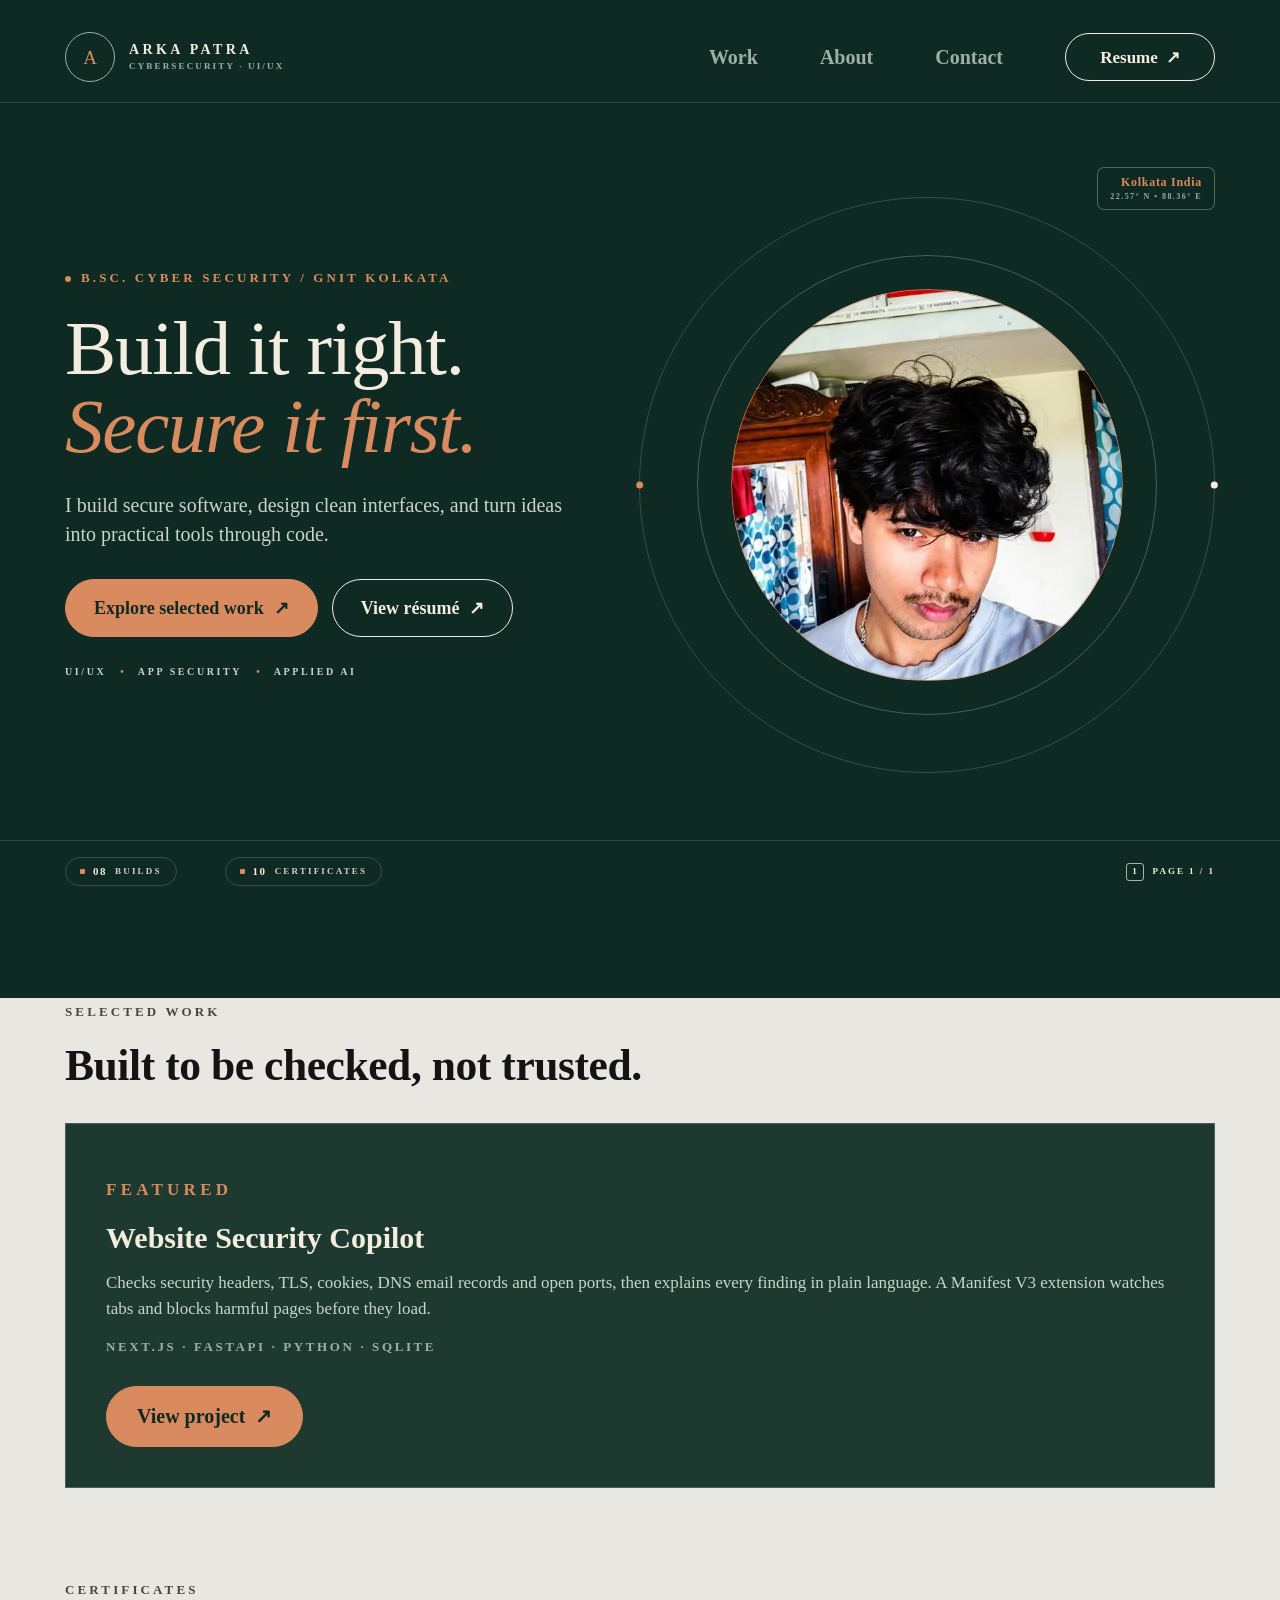
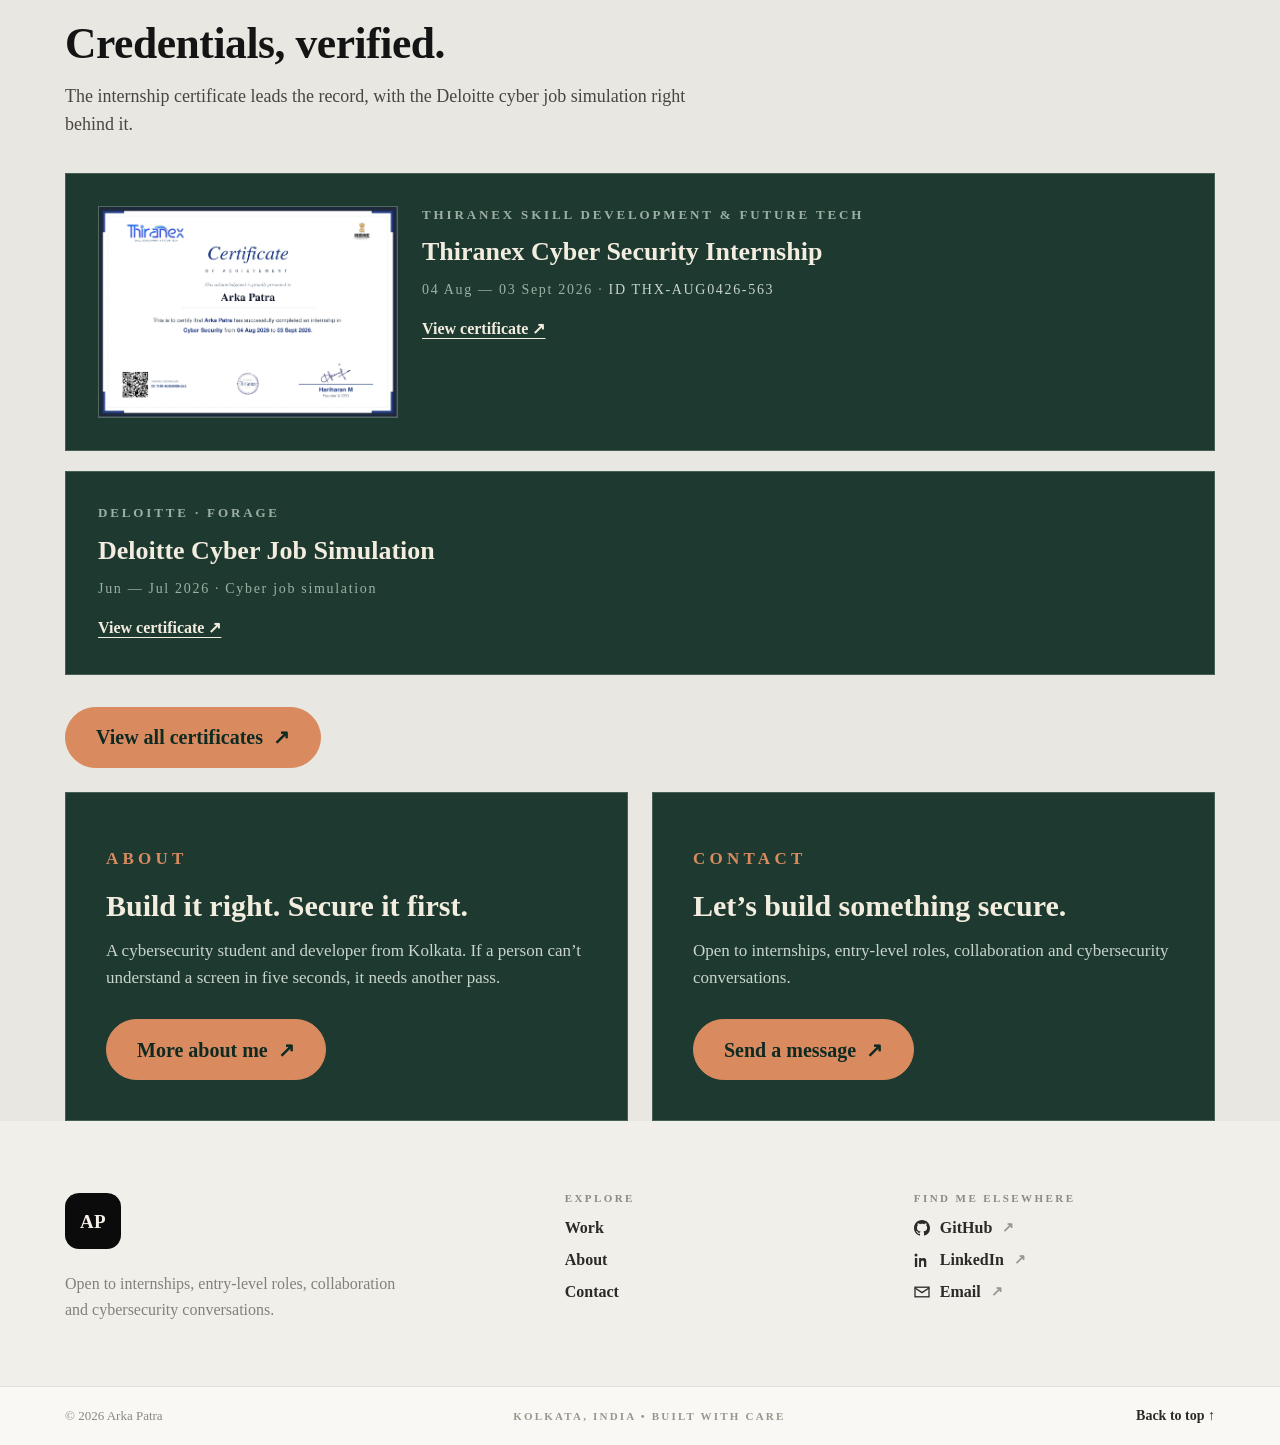
==== commit 545a2591: "Initial commit" ====
--- a/index.html
+++ b/index.html
@@ -7,15 +7,21 @@
 <meta name="description" content="Arka Patra — cybersecurity student and developer. Full-stack apps, security tools and applied AI. Selected work and verified certificates.">
 <meta name="theme-color" content="#0F2A22">
 <link rel="icon" href="assets/favicon.svg" type="image/svg+xml">
-<link rel="stylesheet" href="assets/css/site.css?v=10">
+<link rel="stylesheet" href="assets/css/site.css?v=15">
 </head>
 <body class="page-home" id="top">
 
 <a class="skip-link" href="#main">Skip to content</a>
 
 <header class="site-head">
-  <div class="wrap nav">
-    <a class="brand" href="index.html">ARKA PATRA</a>
+  <div class="wrap nav hero-nav">
+    <a class="hero-brand" href="index.html">
+      <span class="hero-brand__mark" aria-hidden="true">A</span>
+      <span class="hero-brand__text">
+        <span class="hero-brand__name">Arka Patra</span>
+        <span class="hero-brand__role">Cybersecurity · UI/UX</span>
+      </span>
+    </a>
     <nav class="nav-links" aria-label="Primary">
       <a href="projects.html">Work</a>
       <a href="about.html">About</a>
@@ -41,24 +47,40 @@
   <div class="hero-shell">
   <section class="home-hero" aria-labelledby="homeTitle">
     <div class="wrap home-hero__grid">
-      <div>
-        <p class="label home-hero__label">— B.Sc. Cyber Security / GNIT Kolkata</p>
+      <div class="home-hero__copy">
+        <p class="label home-hero__label"><span class="home-hero__label-dot" aria-hidden="true"></span>B.Sc. Cyber Security / GNIT Kolkata</p>
         <h1 id="homeTitle"><span>Build it right.</span><em>Secure it first.</em></h1>
-        <p class="home-hero__intro">Cybersecurity student and UI/UX developer — security tools and applied AI.</p>
+        <p class="home-hero__intro">I build secure software, design clean interfaces, and turn ideas into practical tools through code.</p>
         <div class="home-hero__actions">
-          <a class="btn btn--clay" href="projects.html">See the work <span aria-hidden="true">↗</span></a>
+          <a class="btn btn--clay" href="projects.html">Explore selected work <span aria-hidden="true">↗</span></a>
           <a class="btn btn--outline-cream" href="assets/Arka_Patra_CV2.pdf" target="_blank" rel="noopener">View résumé <span aria-hidden="true">↗</span></a>
         </div>
+        <p class="home-hero__skills"><span>UI/UX</span><span aria-hidden="true">•</span><span>App Security</span><span aria-hidden="true">•</span><span>Applied AI</span></p>
       </div>
       <div class="home-hero__media">
-        <div class="home-hero__portrait">
-          <img src="assets/arka-patra.webp" alt="Portrait of Arka Patra" width="470" height="400" fetchpriority="high" decoding="async">
+        <div class="hero-orbit">
+          <span class="hero-orbit__ring hero-orbit__ring--outer" aria-hidden="true"></span>
+          <span class="hero-orbit__ring hero-orbit__ring--mid" aria-hidden="true"></span>
+          <span class="hero-orbit__ring hero-orbit__ring--inner" aria-hidden="true"></span>
+          <span class="hero-orbit__dot hero-orbit__dot--left" aria-hidden="true"></span>
+          <span class="hero-orbit__dot hero-orbit__dot--right" aria-hidden="true"></span>
+          <div class="home-hero__portrait">
+            <img src="assets/arka-patra.webp" alt="Portrait of Arka Patra" width="470" height="400" fetchpriority="high" decoding="async">
+          </div>
         </div>
-        <div class="home-hero__stats">
-          <div><b>10</b><span>Certificates</span></div>
-          <div><b>01</b><span>Internship</span></div>
-        </div>
+        <p class="home-hero__place">
+          <span>Kolkata India</span>
+          <span class="home-hero__coords">22.57° N <span aria-hidden="true">•</span> 88.36° E</span>
+        </p>
       </div>
+    </div>
+
+    <div class="wrap hero-bar">
+      <div class="hero-bar__stats">
+        <p class="hero-bar__stat"><span class="hero-bar__mark" aria-hidden="true"></span><b>08</b><span>Builds</span></p>
+        <p class="hero-bar__stat"><span class="hero-bar__mark" aria-hidden="true"></span><b>10</b><span>Certificates</span></p>
+      </div>
+      <p class="hero-bar__page"><span class="hero-bar__page-no" aria-hidden="true">1</span><span>Page 1 / 1</span></p>
     </div>
   </section>
   </div>
@@ -169,6 +191,6 @@
   </div>
 </footer>
 
-<script src="assets/site.js?v=9" defer></script>
+<script src="assets/site.js?v=10" defer></script>
 </body>
 </html>
--- a/assets/css/site.css
+++ b/assets/css/site.css
@@ -272,8 +272,55 @@
   background-color: var(--pine);
   width: 100%;
   display: flex;
-  align-items: center;
-}
+  flex-direction: column;
+  justify-content: center;
+}
+
+/* Hero nav lockup: monogram, name and role over a hairline. */
+.hero-nav {
+  padding-bottom: 20px;
+  border-bottom: 1px solid rgba(157, 176, 165, 0.22);
+}
+
+.hero-brand {
+  display: flex;
+  align-items: center;
+  gap: 14px;
+  flex: none;
+  text-decoration: none;
+  color: var(--pine-text);
+}
+
+.hero-brand__mark {
+  display: grid;
+  place-items: center;
+  width: 50px;
+  height: 50px;
+  border: 1px solid var(--sage);
+  border-radius: 50%;
+  font: 400 19px/1 var(--serif);
+  color: var(--clay);
+}
+
+.hero-brand__text { display: flex; flex-direction: column; gap: 5px; }
+
+.hero-brand__name {
+  font: 700 14px/1 var(--mono);
+  letter-spacing: 0.24em;
+  text-transform: uppercase;
+  white-space: nowrap;
+  color: var(--pine-text);
+}
+
+.hero-brand__role {
+  font: 700 9px/1 var(--mono);
+  letter-spacing: 0.24em;
+  text-transform: uppercase;
+  white-space: nowrap;
+  color: var(--sage);
+}
+
+.hero-nav .nav-cv { width: 150px; height: 48px; font-size: 17px; }
 
 .home-flow {
   background: var(--sand);
@@ -311,81 +358,248 @@
 
 .home-hero__grid {
   display: grid;
-  grid-template-columns: minmax(0, 1fr) 470px;
-  column-gap: 60px;
-  align-items: center;
-  padding-top: 44px;
-  padding-bottom: 84px;
+  grid-template-columns: minmax(0, 1fr) 580px;
+  column-gap: 48px;
+  align-items: center;
+  width: 100%;
+  margin-top: auto;
+  margin-bottom: auto;
+  padding-top: 26px;
+  padding-bottom: 34px;
 }
 
 .home-hero__label {
+  display: inline-flex;
+  align-items: center;
+  gap: 10px;
   font-size: 13px;
-  letter-spacing: 0.22em;
+  letter-spacing: 0.24em;
   color: var(--clay);
 }
+.home-hero__label-dot {
+  width: 6px;
+  height: 6px;
+  flex: none;
+  border-radius: 50%;
+  background: var(--clay);
+}
 
 .home-hero h1 {
-  margin-top: 22px;
-  font: 400 clamp(2.4rem, 5.4vw, 78px)/1.06 var(--serif);
-  letter-spacing: -0.01em;
+  margin-top: 20px;
+  font: 400 clamp(2.4rem, 6vw, 92px)/1.02 var(--serif);
+  letter-spacing: -0.015em;
   color: var(--pine-text);
 }
 .home-hero h1 span { display: block; }
 .home-hero h1 em { display: block; font-style: italic; color: var(--clay); }
 
 .home-hero__intro {
-  margin-top: 26px;
-  max-width: 480px;
-  font: 400 20px/1.4 var(--sans);
+  margin-top: 24px;
+  max-width: 540px;
+  font: 400 20px/1.45 var(--sans);
   color: var(--sage-light);
 }
 
 .home-hero__actions {
   display: flex;
   flex-wrap: wrap;
-  gap: 16px;
-  margin-top: 34px;
-}
-.home-hero__actions .btn { width: 252px; }
-.home-hero__actions .btn--outline-cream { width: 241px; }
-
-.home-hero__media { position: relative; }
+  gap: 14px;
+  margin-top: 30px;
+}
+.home-hero__actions .btn,
+.home-hero__actions .btn--outline-cream {
+  width: auto;
+  height: 58px;
+  padding: 0 28px;
+  font-size: 18px;
+}
+
+.home-hero__skills {
+  display: flex;
+  align-items: center;
+  flex-wrap: wrap;
+  gap: 14px;
+  margin-top: 30px;
+  font: 700 10px/1 var(--mono);
+  letter-spacing: 0.26em;
+  text-transform: uppercase;
+  color: var(--sage-light);
+}
+.home-hero__skills [aria-hidden="true"] {
+  color: var(--clay);
+  letter-spacing: 0;
+}
+
+.home-hero__media {
+  position: relative;
+  width: 100%;
+  max-width: 580px;
+  justify-self: end;
+  padding-top: 30px;
+}
+
+.hero-orbit {
+  position: relative;
+  display: grid;
+  place-items: center;
+  aspect-ratio: 1;
+}
+
+.hero-orbit__ring {
+  position: absolute;
+  border: 1px solid rgba(157, 176, 165, 0.28);
+  border-radius: 50%;
+}
+.hero-orbit__ring--outer { inset: 0; }
+.hero-orbit__ring--mid { inset: 10%; border-color: rgba(157, 176, 165, 0.4); }
+.hero-orbit__ring--inner { inset: 20%; border-color: rgba(243, 237, 224, 0.22); }
+
+.hero-orbit__dot {
+  position: absolute;
+  width: 7px;
+  height: 7px;
+  border-radius: 50%;
+}
+.hero-orbit__dot--left {
+  left: 0;
+  top: 50%;
+  transform: translate(-40%, -50%);
+  background: var(--clay);
+}
+.hero-orbit__dot--right {
+  right: 0;
+  top: 50%;
+  transform: translate(40%, -50%);
+  background: var(--pine-text);
+}
 
 .home-hero__portrait {
-  border: 1px solid var(--pine-text);
-  border-radius: 26px;
+  position: relative;
+  width: 68%;
+  aspect-ratio: 1;
+  border-radius: 50%;
   overflow: hidden;
   background: var(--pine-2);
-  aspect-ratio: 470 / 400;
+}
+.home-hero__portrait::after {
+  content: "";
+  position: absolute;
+  inset: 0;
+  border: 1px solid rgba(217, 139, 95, 0.75);
+  border-radius: 50%;
+  pointer-events: none;
 }
 .home-hero__portrait img {
   width: 100%;
   height: 100%;
   object-fit: cover;
-  object-position: center top;
-}
-
-.home-hero__stats {
+  object-position: 50% 18%;
+}
+
+.home-hero__place {
   position: absolute;
+  top: 0;
   right: 0;
-  bottom: -28px;
-  width: 56%;
-  display: grid;
-  grid-template-columns: 1fr 1fr;
-  background: var(--pine-text);
-  border-radius: 10px;
-  padding: 14px 8px;
-  color: var(--pine);
-}
-.home-hero__stats div { text-align: center; }
-.home-hero__stats div + div { border-left: 1px solid rgba(15, 42, 34, 0.35); }
-.home-hero__stats b { display: block; font: 400 34px/1 var(--serif); }
-.home-hero__stats span {
-  display: block;
-  margin-top: 8px;
-  font: 700 10px/1 var(--mono);
+  display: flex;
+  flex-direction: column;
+  gap: 5px;
+  padding: 8px 12px;
+  border: 1px solid rgba(157, 176, 165, 0.45);
+  border-radius: 7px;
+  background: rgba(15, 42, 34, 0.9);
+  text-align: right;
+}
+.home-hero__place > span:first-child {
+  font: 700 12px/1 var(--mono);
+  letter-spacing: 0.06em;
+  color: var(--clay);
+}
+.home-hero__coords {
+  font: 700 8px/1 var(--mono);
   letter-spacing: 0.18em;
   text-transform: uppercase;
+  color: var(--sage);
+}
+
+.hero-bar {
+  display: flex;
+  align-items: center;
+  justify-content: space-between;
+  gap: 24px;
+  padding-top: 16px;
+  padding-bottom: 24px;
+  border-top: 1px solid rgba(157, 176, 165, 0.22);
+}
+
+.hero-bar__stats {
+  display: flex;
+  align-items: center;
+  gap: 48px;
+}
+
+.hero-bar__stat {
+  display: inline-flex;
+  align-items: center;
+  gap: 8px;
+  padding: 8px 14px;
+  border: 1px solid rgba(157, 176, 165, 0.28);
+  border-radius: 999px;
+  font: 700 9px/1 var(--mono);
+  letter-spacing: 0.24em;
+  text-transform: uppercase;
+  color: var(--sage-light);
+}
+.hero-bar__stat b {
+  font: 700 11px/1 var(--mono);
+  letter-spacing: 0.14em;
+  color: var(--pine-text);
+}
+.hero-bar__mark {
+  width: 5px;
+  height: 5px;
+  border-radius: 1px;
+  background: var(--clay);
+}
+
+.hero-bar__page {
+  display: flex;
+  align-items: center;
+  gap: 9px;
+  font: 700 9px/1 var(--mono);
+  letter-spacing: 0.22em;
+  text-transform: uppercase;
+  color: var(--pine-text);
+}
+.hero-bar__page-no {
+  display: grid;
+  place-items: center;
+  width: 18px;
+  height: 18px;
+  border: 1px solid rgba(243, 237, 224, 0.7);
+  border-radius: 3px;
+  font: 700 9px/1 var(--mono);
+  letter-spacing: 0;
+  color: var(--pine-text);
+}
+
+/* The pinned hero must also fit short laptop screens without clipping. */
+@media (min-width: 1024px) {
+  .home-hero__grid { padding-top: 20px; padding-bottom: 24px; }
+  .home-hero__media { max-width: min(580px, 64vh); }
+}
+
+@media (min-width: 1024px) and (max-height: 700px) {
+  html.hero-scroll .hero-shell {
+    position: relative;
+    height: auto;
+    overflow: visible;
+  }
+  .home-hero__grid { padding-top: 12px; padding-bottom: 14px; }
+  .home-hero h1 { margin-top: 12px; }
+  .home-hero__intro { margin-top: 16px; }
+  .home-hero__actions { margin-top: 18px; }
+  .home-hero__skills { margin-top: 18px; }
+  .hero-bar { padding-top: 10px; padding-bottom: 12px; }
 }
 
 .home-section { margin-top: 88px; }
@@ -553,12 +767,14 @@
   transition: background 0.15s ease, color 0.15s ease;
 }
 
-a.ledger__row:hover,
-a.ledger__row:focus-visible { background: var(--row-hi); color: var(--on-dark); }
+/* every project row in the Work ledger lights up on hover, whether or not the
+   row itself is a link; :focus-within gives keyboard users the same state */
+.work-ledger .ledger__row:hover,
+.work-ledger .ledger__row:focus-within { background: var(--row-hi); color: var(--on-dark); }
 
 .ledger__no { font: 400 15px/1.4 var(--mono); letter-spacing: 0.12em; }
 .ledger__project { font: 700 30px/1.2 var(--sans); letter-spacing: -0.01em; }
-.ledger__what { font: 400 18px/1.4 var(--sans); color: var(--text-s); }
+.ledger__what { font: 400 18px/1.4 var(--sans); color: var(--text-s); transition: color 0.15s ease; }
 .ledger__status {
   font: 400 15px/1.4 var(--mono);
   letter-spacing: 0.14em;
@@ -566,8 +782,49 @@
   text-align: right;
 }
 
-a.ledger__row:hover .ledger__what,
-a.ledger__row:focus-visible .ledger__what { color: var(--on-dark-muted); }
+.work-ledger .ledger__row:hover .ledger__what,
+.work-ledger .ledger__row:focus-within .ledger__what { color: var(--on-dark-muted); }
+
+/* contributor entry */
+
+.ledger__tag {
+  display: inline-block;
+  margin-left: 12px;
+  padding: 4px 10px;
+  border: 1.5px solid var(--black);
+  border-radius: 999px;
+  font: 700 11px/1 var(--mono);
+  letter-spacing: 0.18em;
+  text-transform: uppercase;
+  vertical-align: middle;
+  white-space: nowrap;
+  transition: border-color 0.15s ease;
+}
+
+.work-ledger .ledger__row:hover .ledger__tag,
+.work-ledger .ledger__row:focus-within .ledger__tag { border-color: var(--on-dark); }
+
+.ledger__status a {
+  text-decoration: none;
+  white-space: nowrap;
+}
+.ledger__status a:hover,
+.ledger__status a:focus-visible { text-decoration: underline; text-underline-offset: 3px; }
+
+.ledger__status--stack {
+  display: flex;
+  flex-direction: column;
+  align-items: flex-end;
+  gap: 4px;
+}
+
+.ledger__disclosure {
+  margin-top: 20px;
+  max-width: 900px;
+  font: 400 16px/1.5 var(--sans);
+  color: var(--text-s);
+}
+.ledger__disclosure strong { color: var(--black); }
 
 /* marquee */
 
@@ -1165,7 +1422,7 @@
 /* ------------------------------------------------------- responsive ----- */
 
 @media (max-width: 1180px) {
-  .home-hero__grid { grid-template-columns: minmax(0, 1fr) 460px; }
+  .home-hero__grid { grid-template-columns: minmax(0, 1fr) 400px; }
   .contact-grid { grid-template-columns: minmax(0, 1fr) 480px; gap: 40px; }
   .ledger__head,
   .ledger__row { grid-template-columns: 70px 1fr 1fr 160px; }
@@ -1175,11 +1432,14 @@
 @media (max-width: 1023px) {
   :root { --gutter: 40px; }
 
+  .nav-links { gap: 34px; }
+  .nav-cv { width: 150px; height: 54px; font-size: 18px; }
+
   .home-hero__grid {
     grid-template-columns: minmax(0, 1fr);
     row-gap: 48px;
   }
-  .home-hero__media { width: 100%; max-width: 470px; }
+  .home-hero__media { width: 100%; max-width: 360px; justify-self: center; }
 
   .home-pair { grid-template-columns: 1fr; }
 
@@ -1223,6 +1483,7 @@
   .ledger__project { grid-column: 2; }
   .ledger__what { grid-column: 2; }
   .ledger__status { grid-column: 2; text-align: left; }
+  .ledger__status--stack { flex-direction: row; align-items: flex-start; gap: 14px; }
 
   .journey .ledger__row { grid-template-columns: 56px minmax(0, 1fr); }
   .journey .ledger__project { font-size: 22px; }
@@ -1237,27 +1498,44 @@
   .two-col-ledger__body > div { border-left: 0; border-top: 1px solid var(--black); }
 }
 
-@media (max-width: 639px) {
-  :root { --gutter: 24px; --head-h: 66px; }
-
-  .nav { padding-top: 22px; }
+@media (max-width: 820px) {
   .nav-links { display: none; }
   .nav-toggle { display: flex; }
   .site-head.is-open .mobile-menu { display: block; }
   .site-head--band .nav { min-height: 72px; padding-top: 12px; padding-bottom: 12px; }
   .site-head--band.is-open .nav { min-height: 0; }
   .site-head--band .mobile-menu { color: var(--on-dark); }
+}
+
+@media (max-width: 639px) {
+  :root { --gutter: 24px; --head-h: 66px; }
+
+  .nav { padding-top: 22px; }
 
   .home-hero .btn,
   .about-hero .btn { width: 100%; }
 
-  .home-hero__grid { padding-top: 24px; padding-bottom: 28px; row-gap: 40px; }
-  .home-hero__portrait { border-radius: 20px; }
+  .home-hero__grid { padding-top: 24px; padding-bottom: 32px; row-gap: 44px; }
+  .home-hero__media { max-width: 300px; }
   .home-hero__intro { font-size: 18px; }
   .home-hero__actions { margin-top: 28px; }
   .home-hero__actions .btn,
   .home-hero__actions .btn--outline-cream { width: 100%; }
-  .home-hero__stats { width: 64%; }
+  .home-hero__skills { gap: 10px; font-size: 9px; letter-spacing: 0.2em; }
+
+  .hero-brand__mark { width: 36px; height: 36px; font-size: 15px; }
+  .hero-brand__name { font-size: 12px; letter-spacing: 0.2em; }
+  .hero-brand__role { font-size: 8px; letter-spacing: 0.2em; }
+  .hero-nav { padding-bottom: 14px; }
+
+  .hero-bar {
+    flex-direction: column;
+    align-items: flex-start;
+    gap: 14px;
+    padding-bottom: 20px;
+  }
+  .hero-bar__stats { flex-wrap: wrap; gap: 10px; }
+  .hero-bar__stat { padding: 7px 12px; font-size: 8px; letter-spacing: 0.2em; }
 
   .panel-pine { padding: 26px; }
   .pine-card,
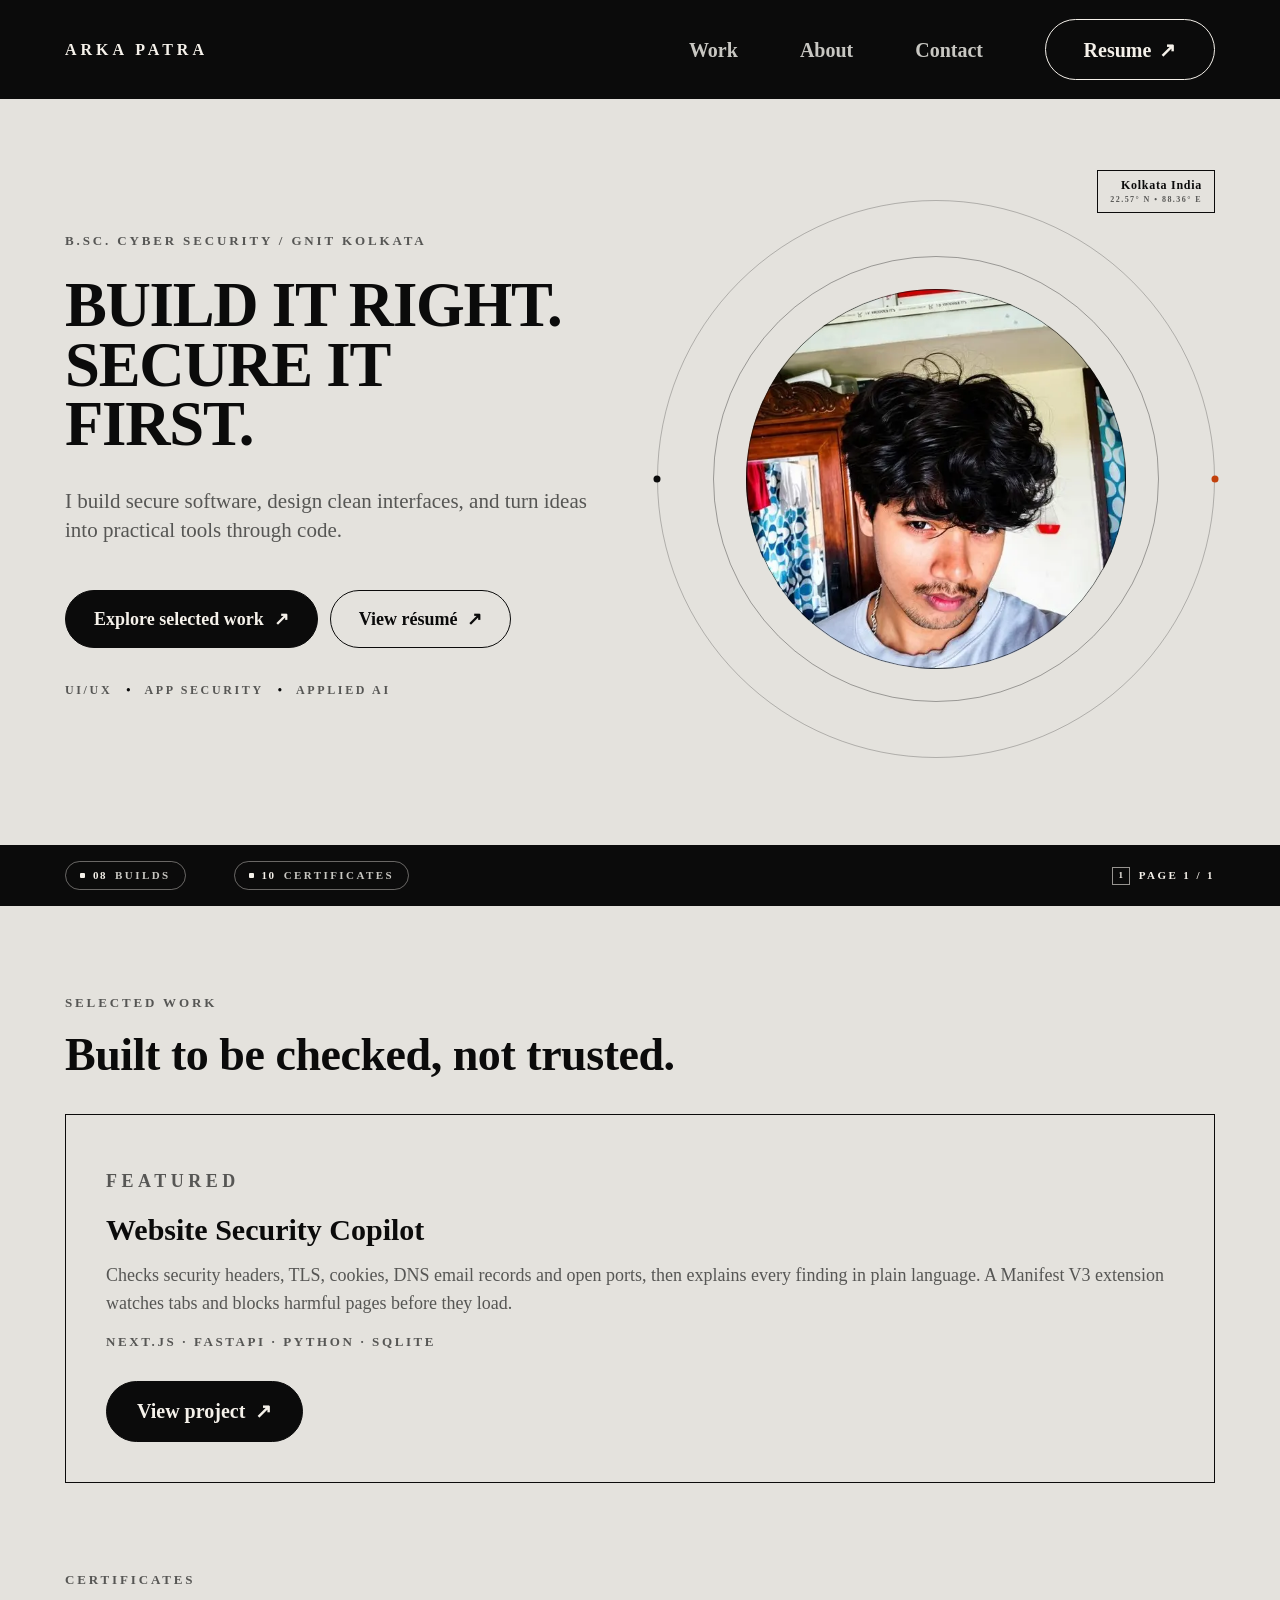
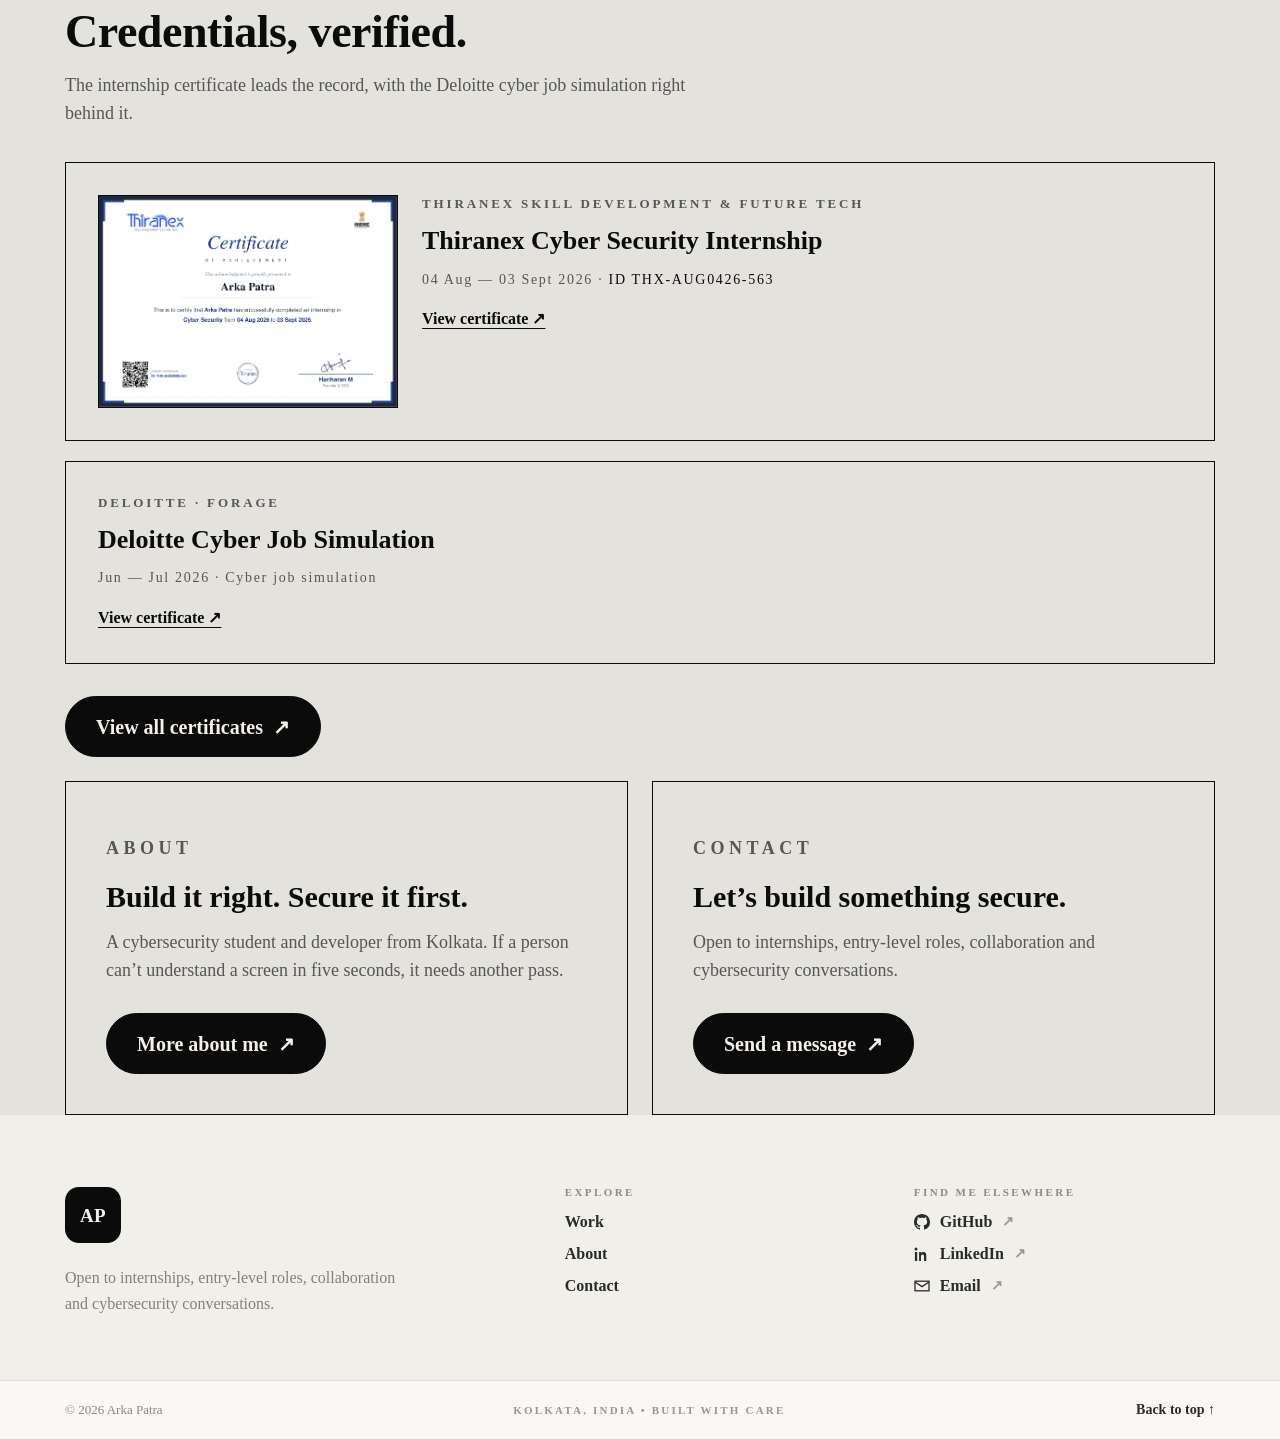
==== commit 8d3e2dab: "Initial commit" ====
--- a/index.html
+++ b/index.html
@@ -5,23 +5,17 @@
 <meta name="viewport" content="width=device-width, initial-scale=1.0">
 <title>Home — Arka Patra</title>
 <meta name="description" content="Arka Patra — cybersecurity student and developer. Full-stack apps, security tools and applied AI. Selected work and verified certificates.">
-<meta name="theme-color" content="#0F2A22">
+<meta name="theme-color" content="#E4E2DD">
 <link rel="icon" href="assets/favicon.svg" type="image/svg+xml">
-<link rel="stylesheet" href="assets/css/site.css?v=15">
+<link rel="stylesheet" href="assets/css/site.css?v=18">
 </head>
-<body class="page-home" id="top">
+<body class="page-brutal" id="top">
 
 <a class="skip-link" href="#main">Skip to content</a>
 
-<header class="site-head">
-  <div class="wrap nav hero-nav">
-    <a class="hero-brand" href="index.html">
-      <span class="hero-brand__mark" aria-hidden="true">A</span>
-      <span class="hero-brand__text">
-        <span class="hero-brand__name">Arka Patra</span>
-        <span class="hero-brand__role">Cybersecurity · UI/UX</span>
-      </span>
-    </a>
+<header class="site-head site-head--band">
+  <div class="wrap nav">
+    <a class="brand" href="index.html">ARKA PATRA</a>
     <nav class="nav-links" aria-label="Primary">
       <a href="projects.html">Work</a>
       <a href="about.html">About</a>
@@ -48,31 +42,35 @@
   <section class="home-hero" aria-labelledby="homeTitle">
     <div class="wrap home-hero__grid">
       <div class="home-hero__copy">
-        <p class="label home-hero__label"><span class="home-hero__label-dot" aria-hidden="true"></span>B.Sc. Cyber Security / GNIT Kolkata</p>
+        <p class="label home-hero__label">B.Sc. Cyber Security / GNIT Kolkata</p>
         <h1 id="homeTitle"><span>Build it right.</span><em>Secure it first.</em></h1>
         <p class="home-hero__intro">I build secure software, design clean interfaces, and turn ideas into practical tools through code.</p>
         <div class="home-hero__actions">
-          <a class="btn btn--clay" href="projects.html">Explore selected work <span aria-hidden="true">↗</span></a>
-          <a class="btn btn--outline-cream" href="assets/Arka_Patra_CV2.pdf" target="_blank" rel="noopener">View résumé <span aria-hidden="true">↗</span></a>
+          <a class="btn btn--solid" href="projects.html">Explore selected work <span aria-hidden="true">↗</span></a>
+          <a class="btn btn--ghost" href="assets/Arka_Patra_CV2.pdf" target="_blank" rel="noopener">View résumé <span aria-hidden="true">↗</span></a>
         </div>
         <p class="home-hero__skills"><span>UI/UX</span><span aria-hidden="true">•</span><span>App Security</span><span aria-hidden="true">•</span><span>Applied AI</span></p>
       </div>
-      <div class="home-hero__media">
+      <figure class="home-hero__media">
         <div class="hero-orbit">
           <span class="hero-orbit__ring hero-orbit__ring--outer" aria-hidden="true"></span>
           <span class="hero-orbit__ring hero-orbit__ring--mid" aria-hidden="true"></span>
           <span class="hero-orbit__ring hero-orbit__ring--inner" aria-hidden="true"></span>
-          <span class="hero-orbit__dot hero-orbit__dot--left" aria-hidden="true"></span>
-          <span class="hero-orbit__dot hero-orbit__dot--right" aria-hidden="true"></span>
+          <span class="hero-orbit__spin hero-orbit__spin--a" aria-hidden="true">
+            <span class="hero-orbit__dot"></span>
+          </span>
+          <span class="hero-orbit__spin hero-orbit__spin--b" aria-hidden="true">
+            <span class="hero-orbit__dot hero-orbit__dot--alt"></span>
+          </span>
           <div class="home-hero__portrait">
             <img src="assets/arka-patra.webp" alt="Portrait of Arka Patra" width="470" height="400" fetchpriority="high" decoding="async">
           </div>
         </div>
-        <p class="home-hero__place">
+        <figcaption class="home-hero__place">
           <span>Kolkata India</span>
           <span class="home-hero__coords">22.57° N <span aria-hidden="true">•</span> 88.36° E</span>
-        </p>
-      </div>
+        </figcaption>
+      </figure>
     </div>
 
     <div class="wrap hero-bar">
@@ -95,7 +93,7 @@
       <h3>Website Security Copilot</h3>
       <p>Checks security headers, TLS, cookies, DNS email records and open ports, then explains every finding in plain language. A Manifest V3 extension watches tabs and blocks harmful pages before they load.</p>
       <p class="tech">Next.js · FastAPI · Python · SQLite</p>
-      <a class="btn btn--clay" href="projects.html#project-copilot">View project <span aria-hidden="true">↗</span></a>
+      <a class="btn btn--solid" href="projects.html#project-copilot">View project <span aria-hidden="true">↗</span></a>
     </div>
   </section>
 
@@ -129,7 +127,7 @@
 
     </div>
 
-    <a class="btn btn--clay" href="certificates.html">View all certificates <span aria-hidden="true">↗</span></a>
+    <a class="btn btn--solid" href="certificates.html">View all certificates <span aria-hidden="true">↗</span></a>
   </section>
 
   <section class="wrap home-section home-pair" aria-label="About and contact">
@@ -137,13 +135,13 @@
       <p class="label">About</p>
       <h3>Build it right. Secure it first.</h3>
       <p>A cybersecurity student and developer from Kolkata. If a person can’t understand a screen in five seconds, it needs another pass.</p>
-      <a class="btn btn--clay" href="about.html">More about me <span aria-hidden="true">↗</span></a>
+      <a class="btn btn--solid" href="about.html">More about me <span aria-hidden="true">↗</span></a>
     </article>
     <article class="panel-pine">
       <p class="label">Contact</p>
       <h3>Let’s build something secure.</h3>
       <p>Open to internships, entry-level roles, collaboration and cybersecurity conversations.</p>
-      <a class="btn btn--clay" href="contact.html">Send a message <span aria-hidden="true">↗</span></a>
+      <a class="btn btn--solid" href="contact.html">Send a message <span aria-hidden="true">↗</span></a>
     </article>
   </section>
 
--- a/assets/css/site.css
+++ b/assets/css/site.css
@@ -239,28 +239,10 @@
 }
 .btn--ghost:hover { background: var(--black); color: var(--on-dark); }
 
-.btn--lime {
-  width: 284px;
-  border-radius: 0;
-  background: var(--lime);
-  color: var(--black);
-  border-color: var(--lime);
-  font: 700 19px/1 var(--calibri);
-}
-.btn--lime:hover { background: transparent; color: var(--lime); }
-
 /* ---------------------------------------------------------- home page --- */
 
-.page-home { background: var(--pine); color: var(--pine-text); }
-.page-home .brand,
-.page-home .nav-cv { color: var(--pine-text); }
-.page-home .nav-links a:not(.nav-cv) { color: var(--sage); }
-.page-home .nav-links a:not(.nav-cv):hover,
-.page-home .nav-links a:not(.nav-cv)[aria-current="page"] { color: var(--pine-text); }
-.page-home .nav-cv:hover { background: var(--pine-text); color: var(--pine); }
-
-/* Hero stage: the hero fills the first screen and is pinned on large screens
-   while the flow below slides up over it. Driven by assets/site.js. */
+/* The home page wears the same brutalist surface as About and Work.
+   Only the look changes: the hero still pins and the flow still covers it. */
 
 .hero-shell {
   display: flex;
@@ -269,68 +251,17 @@
 }
 
 .home-hero {
-  background-color: var(--pine);
+  background-color: var(--stone);
   width: 100%;
   display: flex;
   flex-direction: column;
   justify-content: center;
 }
 
-/* Hero nav lockup: monogram, name and role over a hairline. */
-.hero-nav {
-  padding-bottom: 20px;
-  border-bottom: 1px solid rgba(157, 176, 165, 0.22);
-}
-
-.hero-brand {
-  display: flex;
-  align-items: center;
-  gap: 14px;
-  flex: none;
-  text-decoration: none;
-  color: var(--pine-text);
-}
-
-.hero-brand__mark {
-  display: grid;
-  place-items: center;
-  width: 50px;
-  height: 50px;
-  border: 1px solid var(--sage);
-  border-radius: 50%;
-  font: 400 19px/1 var(--serif);
-  color: var(--clay);
-}
-
-.hero-brand__text { display: flex; flex-direction: column; gap: 5px; }
-
-.hero-brand__name {
-  font: 700 14px/1 var(--mono);
-  letter-spacing: 0.24em;
-  text-transform: uppercase;
-  white-space: nowrap;
-  color: var(--pine-text);
-}
-
-.hero-brand__role {
-  font: 700 9px/1 var(--mono);
-  letter-spacing: 0.24em;
-  text-transform: uppercase;
-  white-space: nowrap;
-  color: var(--sage);
-}
-
-.hero-nav .nav-cv { width: 150px; height: 48px; font-size: 17px; }
-
 .home-flow {
-  background: var(--sand);
-  color: var(--ink-l);
-}
-
-/* The flow sits on a light surface, so its headings and labels flip to ink. */
-.home-flow .home-section h2 { color: var(--ink-l); }
-.home-flow .home-section__sub { color: var(--text-l); }
-.home-flow .home-hero__label { color: var(--text-l); }
+  background: var(--stone);
+  color: var(--black);
+}
 
 html.hero-scroll .home-hero__grid {
   transform-origin: 50% 40%;
@@ -365,49 +296,40 @@
   margin-top: auto;
   margin-bottom: auto;
   padding-top: 26px;
-  padding-bottom: 34px;
+  padding-bottom: 64px;
 }
 
 .home-hero__label {
-  display: inline-flex;
-  align-items: center;
-  gap: 10px;
   font-size: 13px;
-  letter-spacing: 0.24em;
-  color: var(--clay);
-}
-.home-hero__label-dot {
-  width: 6px;
-  height: 6px;
-  flex: none;
-  border-radius: 50%;
-  background: var(--clay);
+  letter-spacing: 0.22em;
+  color: var(--text-s);
 }
 
 .home-hero h1 {
-  margin-top: 20px;
-  font: 400 clamp(2.4rem, 6vw, 92px)/1.02 var(--serif);
-  letter-spacing: -0.015em;
-  color: var(--pine-text);
+  margin-top: 26px;
+  font: 700 clamp(2.6rem, 4.9vw, 84px)/0.95 var(--sans);
+  text-transform: uppercase;
+  letter-spacing: -0.02em;
+  color: var(--black);
 }
 .home-hero h1 span { display: block; }
-.home-hero h1 em { display: block; font-style: italic; color: var(--clay); }
+.home-hero h1 em { display: block; font-style: normal; color: var(--black); }
 
 .home-hero__intro {
-  margin-top: 24px;
-  max-width: 540px;
-  font: 400 20px/1.45 var(--sans);
-  color: var(--sage-light);
+  margin-top: 32px;
+  max-width: 560px;
+  font: 400 21px/1.4 var(--sans);
+  color: var(--text-s);
 }
 
 .home-hero__actions {
   display: flex;
   flex-wrap: wrap;
-  gap: 14px;
-  margin-top: 30px;
+  gap: 12px;
+  margin-top: 44px;
 }
 .home-hero__actions .btn,
-.home-hero__actions .btn--outline-cream {
+.home-hero__actions .btn--ghost {
   width: auto;
   height: 58px;
   padding: 0 28px;
@@ -419,14 +341,14 @@
   align-items: center;
   flex-wrap: wrap;
   gap: 14px;
-  margin-top: 30px;
-  font: 700 10px/1 var(--mono);
-  letter-spacing: 0.26em;
-  text-transform: uppercase;
-  color: var(--sage-light);
+  margin-top: 36px;
+  font: 700 12px/1 var(--mono);
+  letter-spacing: 0.22em;
+  text-transform: uppercase;
+  color: var(--text-s);
 }
 .home-hero__skills [aria-hidden="true"] {
-  color: var(--clay);
+  color: var(--black);
   letter-spacing: 0;
 }
 
@@ -435,6 +357,7 @@
   width: 100%;
   max-width: 580px;
   justify-self: end;
+  margin: 0;
   padding-top: 30px;
 }
 
@@ -447,45 +370,60 @@
 
 .hero-orbit__ring {
   position: absolute;
-  border: 1px solid rgba(157, 176, 165, 0.28);
+  border: 1px solid rgba(11, 11, 11, 0.24);
   border-radius: 50%;
 }
 .hero-orbit__ring--outer { inset: 0; }
-.hero-orbit__ring--mid { inset: 10%; border-color: rgba(157, 176, 165, 0.4); }
-.hero-orbit__ring--inner { inset: 20%; border-color: rgba(243, 237, 224, 0.22); }
+.hero-orbit__ring--mid { inset: 10%; border-color: rgba(11, 11, 11, 0.34); }
+.hero-orbit__ring--inner { inset: 20%; border-color: rgba(11, 11, 11, 0.5); }
 
 .hero-orbit__dot {
   position: absolute;
+  top: 50%;
+  left: 0;
   width: 7px;
   height: 7px;
   border-radius: 50%;
-}
-.hero-orbit__dot--left {
-  left: 0;
-  top: 50%;
-  transform: translate(-40%, -50%);
-  background: var(--clay);
-}
-.hero-orbit__dot--right {
+  transform: translate(-50%, -50%);
+  background: var(--black);
+}
+
+/* Each dot rides its own invisible carriage around the outer ring. */
+.hero-orbit__spin {
+  position: absolute;
+  inset: 0;
+  pointer-events: none;
+  animation: hero-orbit-spin 42s linear infinite;
+}
+.hero-orbit__spin--b {
+  animation-duration: 58s;
+  animation-direction: reverse;
+}
+.hero-orbit__spin--b .hero-orbit__dot {
+  left: auto;
   right: 0;
-  top: 50%;
-  transform: translate(40%, -50%);
-  background: var(--pine-text);
+  transform: translate(50%, -50%);
+  background: var(--orange);
+}
+
+@keyframes hero-orbit-spin {
+  to { transform: rotate(360deg); }
 }
 
 .home-hero__portrait {
   position: relative;
+  z-index: 1;
   width: 68%;
   aspect-ratio: 1;
   border-radius: 50%;
   overflow: hidden;
-  background: var(--pine-2);
+  background: var(--photo);
 }
 .home-hero__portrait::after {
   content: "";
   position: absolute;
   inset: 0;
-  border: 1px solid rgba(217, 139, 95, 0.75);
+  border: 1px solid rgba(11, 11, 11, 0.6);
   border-radius: 50%;
   pointer-events: none;
 }
@@ -500,25 +438,25 @@
   position: absolute;
   top: 0;
   right: 0;
+  z-index: 2;
   display: flex;
   flex-direction: column;
   gap: 5px;
   padding: 8px 12px;
-  border: 1px solid rgba(157, 176, 165, 0.45);
-  border-radius: 7px;
-  background: rgba(15, 42, 34, 0.9);
+  border: 1px solid var(--black);
+  background: var(--stone);
   text-align: right;
 }
 .home-hero__place > span:first-child {
   font: 700 12px/1 var(--mono);
   letter-spacing: 0.06em;
-  color: var(--clay);
+  color: var(--black);
 }
 .home-hero__coords {
   font: 700 8px/1 var(--mono);
   letter-spacing: 0.18em;
   text-transform: uppercase;
-  color: var(--sage);
+  color: var(--text-s);
 }
 
 .hero-bar {
@@ -526,9 +464,9 @@
   align-items: center;
   justify-content: space-between;
   gap: 24px;
-  padding-top: 16px;
-  padding-bottom: 24px;
-  border-top: 1px solid rgba(157, 176, 165, 0.22);
+  padding: 16px var(--gutter);
+  background: var(--black);
+  color: var(--on-dark);
 }
 
 .hero-bar__stats {
@@ -542,50 +480,49 @@
   align-items: center;
   gap: 8px;
   padding: 8px 14px;
-  border: 1px solid rgba(157, 176, 165, 0.28);
+  border: 1px solid rgba(245, 241, 234, 0.4);
   border-radius: 999px;
-  font: 700 9px/1 var(--mono);
-  letter-spacing: 0.24em;
-  text-transform: uppercase;
-  color: var(--sage-light);
+  font: 700 11px/1 var(--mono);
+  letter-spacing: 0.22em;
+  text-transform: uppercase;
+  color: var(--on-dark-muted);
 }
 .hero-bar__stat b {
   font: 700 11px/1 var(--mono);
   letter-spacing: 0.14em;
-  color: var(--pine-text);
+  color: var(--on-dark);
 }
 .hero-bar__mark {
   width: 5px;
   height: 5px;
   border-radius: 1px;
-  background: var(--clay);
+  background: var(--on-dark);
 }
 
 .hero-bar__page {
   display: flex;
   align-items: center;
   gap: 9px;
-  font: 700 9px/1 var(--mono);
+  font: 700 11px/1 var(--mono);
   letter-spacing: 0.22em;
   text-transform: uppercase;
-  color: var(--pine-text);
+  color: var(--on-dark);
 }
 .hero-bar__page-no {
   display: grid;
   place-items: center;
   width: 18px;
   height: 18px;
-  border: 1px solid rgba(243, 237, 224, 0.7);
-  border-radius: 3px;
+  border: 1px solid rgba(245, 241, 234, 0.6);
   font: 700 9px/1 var(--mono);
   letter-spacing: 0;
-  color: var(--pine-text);
-}
-
-/* The pinned hero must also fit short laptop screens without clipping. */
+  color: var(--on-dark);
+}
+
+/* Keep the pinned hero inside short laptop viewports. */
 @media (min-width: 1024px) {
-  .home-hero__grid { padding-top: 20px; padding-bottom: 24px; }
-  .home-hero__media { max-width: min(580px, 64vh); }
+  .home-hero__grid { padding-top: 20px; padding-bottom: 36px; }
+  .home-hero__media { max-width: min(580px, 62vh); }
 }
 
 @media (min-width: 1024px) and (max-height: 700px) {
@@ -595,44 +532,44 @@
     overflow: visible;
   }
   .home-hero__grid { padding-top: 12px; padding-bottom: 14px; }
-  .home-hero h1 { margin-top: 12px; }
-  .home-hero__intro { margin-top: 16px; }
-  .home-hero__actions { margin-top: 18px; }
+  .home-hero h1 { margin-top: 14px; }
+  .home-hero__intro { margin-top: 18px; }
+  .home-hero__actions { margin-top: 20px; }
   .home-hero__skills { margin-top: 18px; }
-  .hero-bar { padding-top: 10px; padding-bottom: 12px; }
+  .hero-bar { padding-top: 12px; padding-bottom: 12px; }
 }
 
 .home-section { margin-top: 88px; }
 .home-section h2 {
   margin-top: 18px;
-  font: 700 clamp(1.9rem, 3.4vw, 44px)/1.08 var(--sans);
+  font: 700 clamp(1.9rem, 3.6vw, 46px)/1.08 var(--sans);
   letter-spacing: -0.01em;
-  color: var(--pine-text);
+  color: var(--black);
 }
 .home-section__sub {
   margin-top: 16px;
   max-width: 640px;
   font-size: 18px;
-  color: var(--sage-light);
+  color: var(--text-s);
 }
 
 .panel-pine {
-  background: var(--pine-2);
-  border: 1px solid rgba(157, 176, 165, 0.32);
+  background: transparent;
+  border: 1px solid var(--black);
   padding: 40px;
 }
 .panel-pine h3 {
   margin-top: 18px;
   font: 700 clamp(1.5rem, 2.6vw, 30px)/1.2 var(--sans);
-  color: var(--pine-text);
-}
-.panel-pine p { margin-top: 14px; color: var(--sage-light); font-size: 17px; }
-.panel-pine .label { color: var(--clay); }
+  color: var(--black);
+}
+.panel-pine p { margin-top: 14px; color: var(--text-s); font-size: 18px; }
+.panel-pine .label { color: var(--text-s); }
 .panel-pine .tech {
   font: 700 13px/1.6 var(--mono);
   letter-spacing: 0.2em;
   text-transform: uppercase;
-  color: var(--sage);
+  color: var(--text-s);
 }
 .panel-pine .btn { margin-top: 28px; }
 
@@ -648,42 +585,42 @@
   grid-template-columns: 1fr;
   gap: 24px;
   padding: 32px;
-  background: var(--pine-2);
-  border: 1px solid rgba(157, 176, 165, 0.32);
+  background: transparent;
+  border: 1px solid var(--black);
 }
 .pine-card--wide { grid-template-columns: 300px minmax(0, 1fr); align-items: start; }
 .pine-card img {
   width: 100%;
   height: auto;
-  border: 1px solid rgba(157, 176, 165, 0.4);
+  border: 1px solid var(--black);
 }
 .pine-card__issuer {
   font: 700 13px/1.4 var(--mono);
   letter-spacing: 0.22em;
   text-transform: uppercase;
-  color: var(--sage);
+  color: var(--text-s);
 }
 .pine-card h3 {
   margin-top: 12px;
   font: 700 26px/1.2 var(--sans);
-  color: var(--pine-text);
+  color: var(--black);
 }
 .pine-card__meta {
   margin-top: 12px;
   font: 400 14px/1.6 var(--mono);
   letter-spacing: 0.12em;
-  color: var(--sage);
-}
-.pine-card__id { color: var(--sage-light); }
+  color: var(--text-s);
+}
+.pine-card__id { color: var(--black); }
 .pine-card__link {
   display: inline-block;
   margin-top: 20px;
   font: 700 16px/1 var(--sans);
-  color: var(--pine-text);
+  color: var(--black);
   text-decoration: underline;
   text-underline-offset: 4px;
 }
-.pine-card__link:hover { color: var(--clay); }
+.pine-card__link:hover { text-decoration-thickness: 2px; }
 
 .home-certs__list { display: grid; gap: 20px; margin-top: 34px; }
 .home-certs .btn { margin-top: 32px; }
@@ -1212,14 +1149,6 @@
 
 /* ---------------------------------------------------------- contact ----- */
 
-.page-contact { background: var(--pine); color: var(--text-c); }
-.page-contact .brand,
-.page-contact .nav-cv { color: var(--pine-text); }
-.page-contact .nav-links a:not(.nav-cv) { color: var(--sage); }
-.page-contact .nav-links a:not(.nav-cv):hover,
-.page-contact .nav-links a:not(.nav-cv)[aria-current="page"] { color: var(--pine-text); }
-.page-contact .nav-cv:hover { background: var(--pine-text); color: var(--pine); }
-
 .contact-grid {
   display: grid;
   grid-template-columns: minmax(0, 1fr) 584px;
@@ -1229,30 +1158,32 @@
   padding-bottom: 80px;
 }
 
-.contact-label { color: var(--sage); }
+.contact-label { color: var(--text-s); }
 
 .contact-title {
   margin-top: 26px;
-  font: 400 clamp(2.4rem, 4.6vw, 66px)/1.05 var(--calibri);
-  color: var(--text-c);
+  font: 700 clamp(2.2rem, 4.2vw, 60px)/1 var(--sans);
+  text-transform: uppercase;
+  letter-spacing: -0.02em;
+  color: var(--black);
 }
 .contact-title em {
   display: block;
-  font: italic 400 clamp(2.8rem, 5.6vw, 81px)/1.02 var(--cambria);
-  color: var(--lime);
-  font-style: italic;
+  font: 700 clamp(2.4rem, 4.8vw, 68px)/0.98 var(--sans);
+  font-style: normal;
+  color: var(--black);
 }
 
 .contact-intro {
   margin-top: 26px;
   max-width: 520px;
-  font: 400 18px/1.5 var(--calibri);
-  color: var(--sage);
+  font: 400 20px/1.5 var(--sans);
+  color: var(--text-s);
 }
 
 .link-ledger {
   margin-top: 56px;
-  border-top: 1px solid rgba(157, 176, 165, 0.4);
+  border-top: 1px solid var(--black);
 }
 .link-ledger a {
   display: grid;
@@ -1260,28 +1191,28 @@
   align-items: center;
   gap: 16px;
   min-height: 67px;
-  border-bottom: 1px solid rgba(157, 176, 165, 0.4);
+  border-bottom: 1px solid var(--black);
   text-decoration: none;
 }
 .link-ledger .label {
   font: 400 15px/1 var(--mono);
   letter-spacing: 0.22em;
-  color: var(--sage);
+  color: var(--text-s);
 }
 .link-ledger .value {
-  font: 400 18px/1.3 var(--calibri);
-  color: var(--text-c);
+  font: 400 18px/1.3 var(--sans);
+  color: var(--black);
   overflow-wrap: anywhere;
 }
-.link-ledger .arrow { color: var(--lime); font-size: 20px; }
-.link-ledger a:hover .value { color: var(--lime); }
+.link-ledger .arrow { color: var(--black); font-size: 20px; }
+.link-ledger a:hover .value { text-decoration: underline; text-underline-offset: 4px; }
 
 .form-panel {
-  background: var(--panel);
-  border: 1px solid var(--field-border);
+  background: transparent;
+  border: 1px solid var(--black);
   padding: 40px 44px 44px;
 }
-.form-panel > .label { color: var(--sage); letter-spacing: 0.22em; }
+.form-panel > .label { color: var(--text-s); letter-spacing: 0.22em; }
 
 .form { margin-top: 8px; }
 .field { display: flex; flex-direction: column; gap: 10px; margin-top: 24px; }
@@ -1289,50 +1220,48 @@
   font: 400 15px/1 var(--mono);
   letter-spacing: 0.22em;
   text-transform: uppercase;
-  color: var(--sage);
+  color: var(--text-s);
 }
 .field input,
 .field textarea {
   width: 100%;
-  background: var(--field);
-  border: 1px solid var(--field-border);
+  background: #FBFAF7;
+  border: 1.5px solid var(--black);
   border-radius: 0;
-  color: var(--text-c);
-  font: 400 17px/1.4 var(--calibri);
+  color: var(--black);
+  font: 400 17px/1.4 var(--sans);
   padding: 0 16px;
 }
 .field input { height: 57px; }
 .field textarea { height: 100px; padding: 14px 16px; resize: vertical; }
 .field input::placeholder,
-.field textarea::placeholder { color: rgba(238, 238, 230, 0.45); }
+.field textarea::placeholder { color: #8A877F; }
 .field input:focus,
-.field textarea:focus { outline: 3px solid var(--lime); outline-offset: 3px; }
+.field textarea:focus { outline: 3px solid var(--black); outline-offset: 3px; }
 
 .field-error {
-  font: 400 15px/1.4 var(--calibri);
-  color: var(--text-c);
+  font: 400 15px/1.4 var(--sans);
+  color: var(--black);
   padding-left: 12px;
-  border-left: 3px solid var(--lime);
+  border-left: 3px solid var(--orange);
 }
 .field-error:empty { display: none; }
 
-.form .btn--lime { margin-top: 28px; }
+.form .btn { margin-top: 28px; }
 
 .form-status {
   margin-top: 16px;
-  font: 400 15px/1.5 var(--calibri);
-  color: var(--text-c);
+  font: 400 15px/1.5 var(--sans);
+  color: var(--black);
   padding-left: 12px;
-  border-left: 3px solid var(--lime);
+  border-left: 3px solid var(--black);
 }
 .form-status:empty { display: none; }
-.form-status.is-error { border-left-color: var(--clay); }
+.form-status.is-error { border-left-color: var(--orange); }
 
 /* ------------------------------------------------------------ focus ----- */
 
-.page-home :focus-visible { outline: 3px solid var(--clay); outline-offset: 3px; }
 .page-brutal :focus-visible { outline: 3px solid var(--black); outline-offset: 3px; }
-.page-contact :focus-visible { outline: 3px solid var(--lime); outline-offset: 3px; }
 .site-head--band :focus-visible { outline-color: var(--on-dark); }
 
 /* --------------------------------------------------------- site footer --- */
@@ -1520,22 +1449,18 @@
   .home-hero__intro { font-size: 18px; }
   .home-hero__actions { margin-top: 28px; }
   .home-hero__actions .btn,
-  .home-hero__actions .btn--outline-cream { width: 100%; }
-  .home-hero__skills { gap: 10px; font-size: 9px; letter-spacing: 0.2em; }
-
-  .hero-brand__mark { width: 36px; height: 36px; font-size: 15px; }
-  .hero-brand__name { font-size: 12px; letter-spacing: 0.2em; }
-  .hero-brand__role { font-size: 8px; letter-spacing: 0.2em; }
-  .hero-nav { padding-bottom: 14px; }
+  .home-hero__actions .btn--ghost { width: 100%; }
+  .home-hero__skills { gap: 10px; font-size: 10px; letter-spacing: 0.18em; }
 
   .hero-bar {
     flex-direction: column;
     align-items: flex-start;
     gap: 14px;
-    padding-bottom: 20px;
+    padding: 14px var(--gutter);
   }
   .hero-bar__stats { flex-wrap: wrap; gap: 10px; }
-  .hero-bar__stat { padding: 7px 12px; font-size: 8px; letter-spacing: 0.2em; }
+  .hero-bar__stat { padding: 7px 12px; font-size: 9px; letter-spacing: 0.18em; }
+  .hero-bar__page { font-size: 9px; letter-spacing: 0.18em; }
 
   .panel-pine { padding: 26px; }
   .pine-card,
@@ -1569,10 +1494,11 @@
 
   .contact-title { font-size: 2.2rem; }
   .contact-title em { font-size: 2.6rem; }
+  .contact-intro { font-size: 18px; }
   .link-ledger a { grid-template-columns: 104px minmax(0, 1fr) auto; gap: 10px; }
   .link-ledger .value { font-size: 15px; }
   .form-panel { padding: 24px; }
-  .btn--lime { width: 100%; }
+  .form .btn { width: 100%; }
 }
 
 @media (prefers-reduced-motion: reduce) {
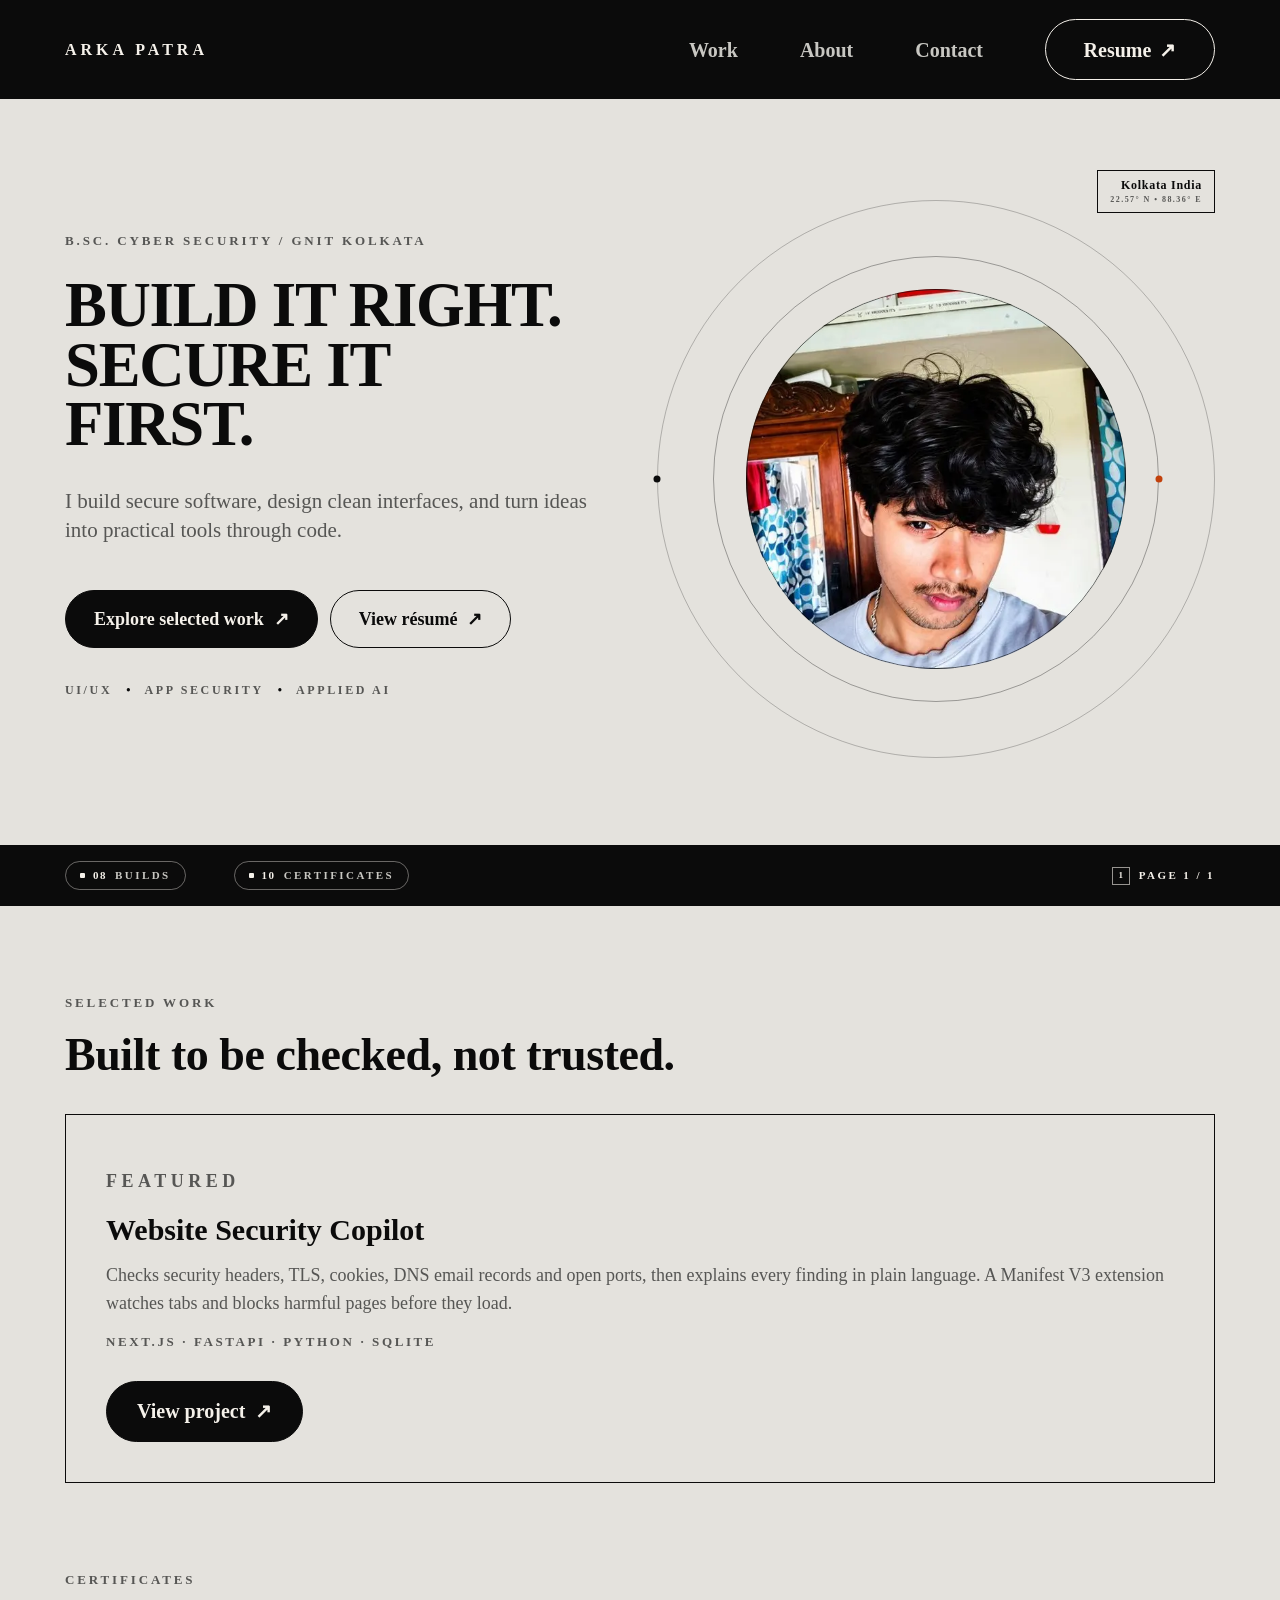
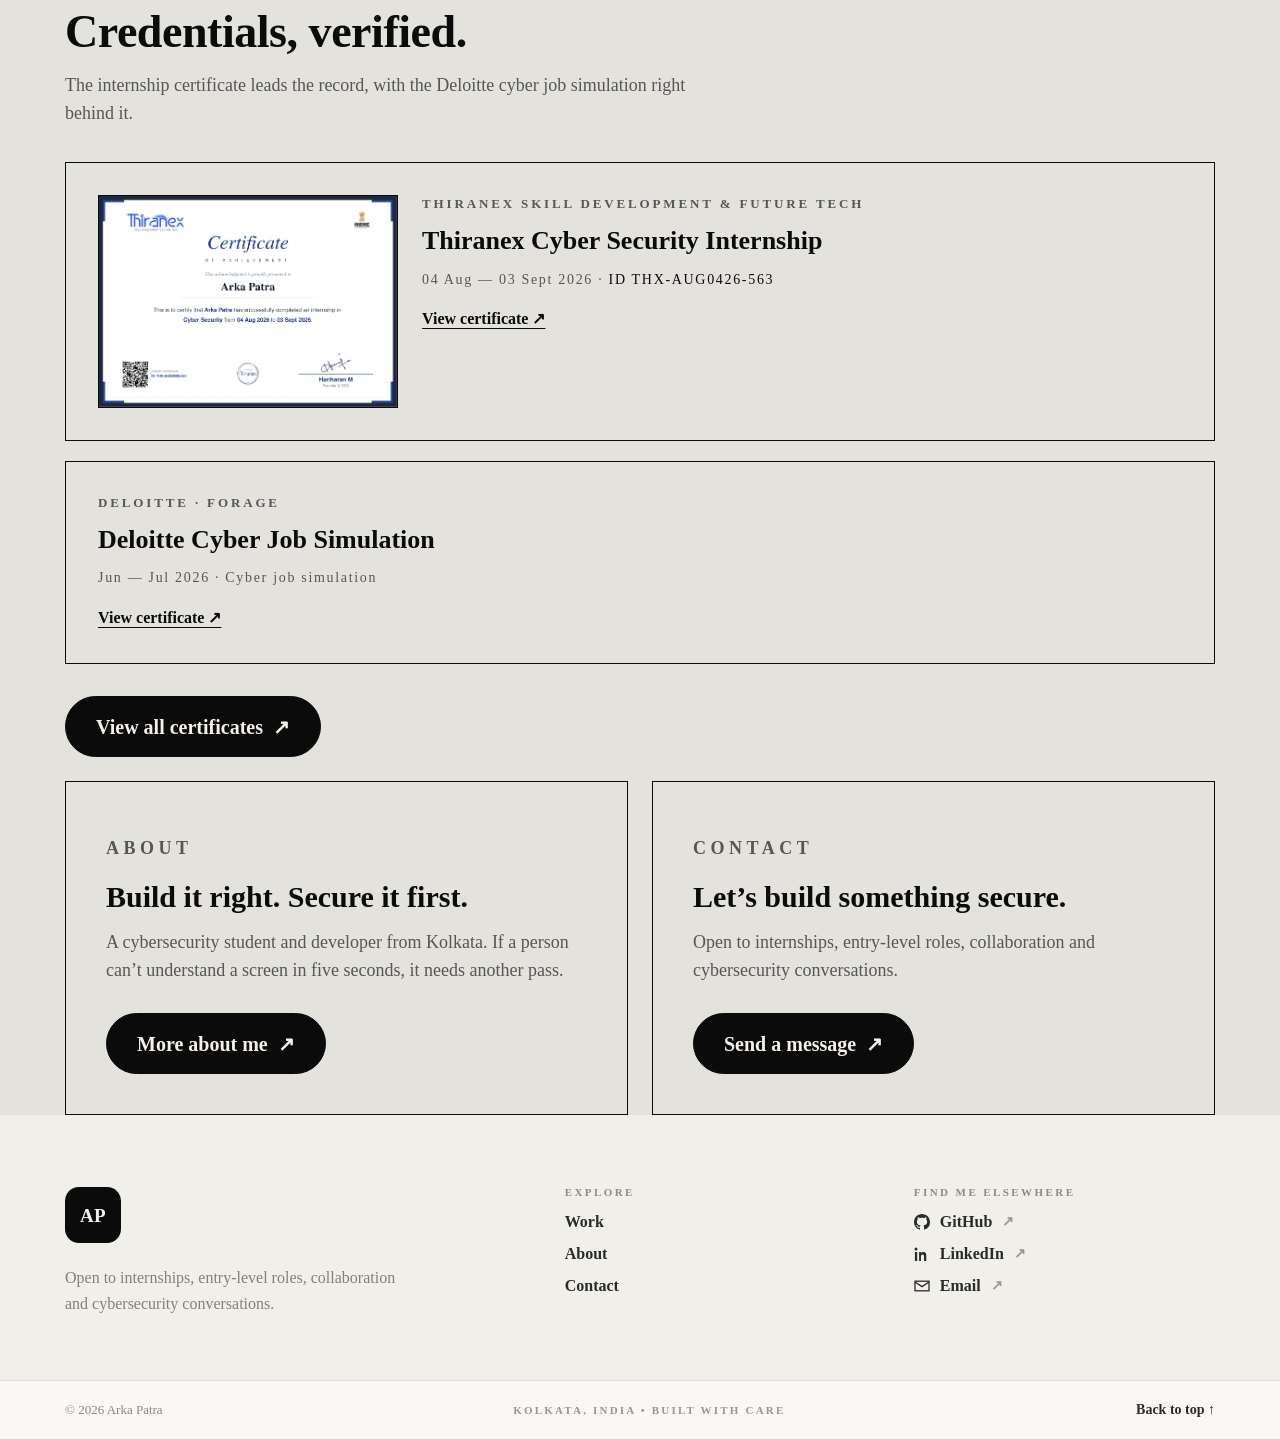
==== commit 8bb48de5: "Initial commit" ====
--- a/index.html
+++ b/index.html
@@ -7,7 +7,7 @@
 <meta name="description" content="Arka Patra — cybersecurity student and developer. Full-stack apps, security tools and applied AI. Selected work and verified certificates.">
 <meta name="theme-color" content="#E4E2DD">
 <link rel="icon" href="assets/favicon.svg" type="image/svg+xml">
-<link rel="stylesheet" href="assets/css/site.css?v=18">
+<link rel="stylesheet" href="assets/css/site.css?v=19">
 </head>
 <body class="page-brutal" id="top">
 
--- a/assets/css/site.css
+++ b/assets/css/site.css
@@ -388,15 +388,17 @@
   background: var(--black);
 }
 
-/* Each dot rides its own invisible carriage around the outer ring. */
+/* Each dot rides its own invisible carriage: black on the outer ring,
+   orange on the middle ring. */
 .hero-orbit__spin {
   position: absolute;
   inset: 0;
   pointer-events: none;
-  animation: hero-orbit-spin 42s linear infinite;
+  animation: hero-orbit-spin 14s linear infinite;
 }
 .hero-orbit__spin--b {
-  animation-duration: 58s;
+  inset: 10%;
+  animation-duration: 20s;
   animation-direction: reverse;
 }
 .hero-orbit__spin--b .hero-orbit__dot {
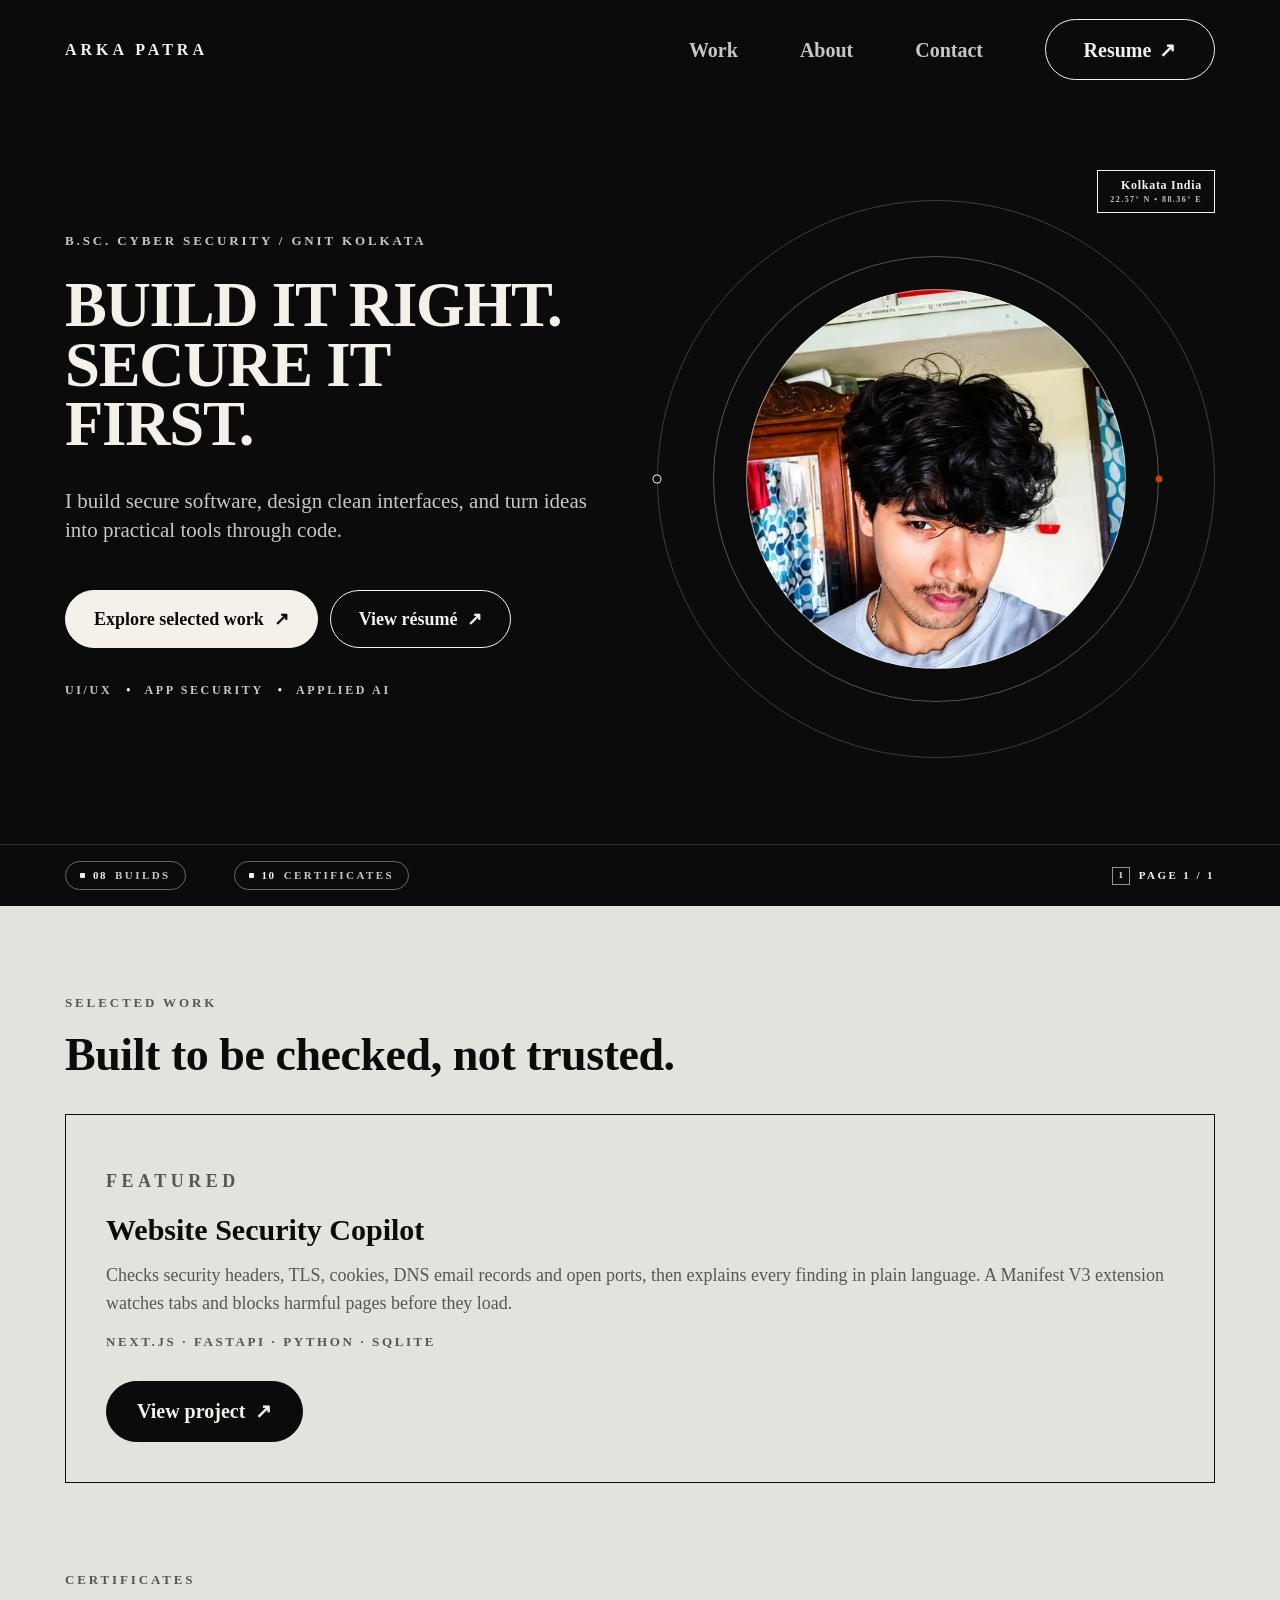
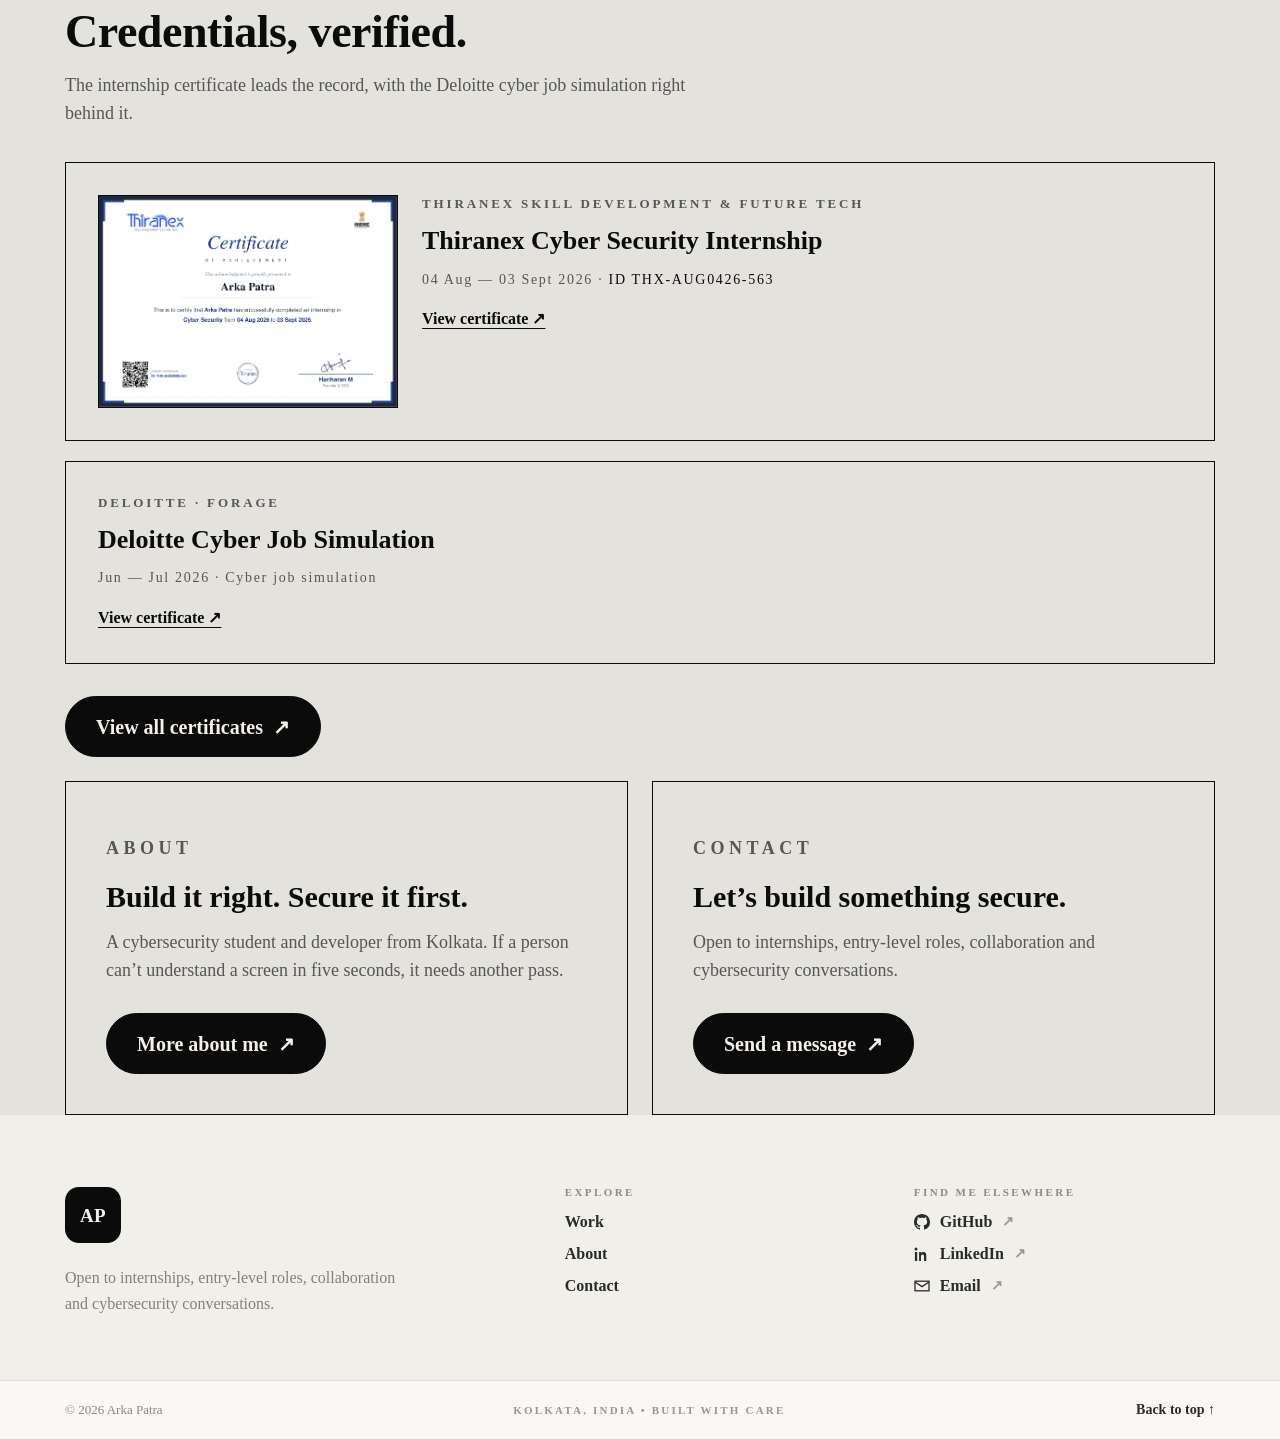
==== commit a554cd60: "Initial commit" ====
--- a/index.html
+++ b/index.html
@@ -5,9 +5,9 @@
 <meta name="viewport" content="width=device-width, initial-scale=1.0">
 <title>Home — Arka Patra</title>
 <meta name="description" content="Arka Patra — cybersecurity student and developer. Full-stack apps, security tools and applied AI. Selected work and verified certificates.">
-<meta name="theme-color" content="#E4E2DD">
+<meta name="theme-color" content="#0B0B0B">
 <link rel="icon" href="assets/favicon.svg" type="image/svg+xml">
-<link rel="stylesheet" href="assets/css/site.css?v=19">
+<link rel="stylesheet" href="assets/css/site.css?v=21">
 </head>
 <body class="page-brutal" id="top">
 
--- a/assets/css/site.css
+++ b/assets/css/site.css
@@ -251,7 +251,8 @@
 }
 
 .home-hero {
-  background-color: var(--stone);
+  background-color: var(--black);
+  color: var(--on-dark);
   width: 100%;
   display: flex;
   flex-direction: column;
@@ -299,27 +300,31 @@
   padding-bottom: 64px;
 }
 
+/* Shared by the hero label and the section labels in the light flow. */
 .home-hero__label {
   font-size: 13px;
   letter-spacing: 0.22em;
   color: var(--text-s);
 }
 
+/* On the dark hero the copy flips to light. */
+.home-hero .home-hero__label { color: var(--on-dark-muted); }
+
 .home-hero h1 {
   margin-top: 26px;
   font: 700 clamp(2.6rem, 4.9vw, 84px)/0.95 var(--sans);
   text-transform: uppercase;
   letter-spacing: -0.02em;
-  color: var(--black);
+  color: var(--on-dark);
 }
 .home-hero h1 span { display: block; }
-.home-hero h1 em { display: block; font-style: normal; color: var(--black); }
+.home-hero h1 em { display: block; font-style: normal; color: var(--on-dark); }
 
 .home-hero__intro {
   margin-top: 32px;
   max-width: 560px;
   font: 400 21px/1.4 var(--sans);
-  color: var(--text-s);
+  color: var(--on-dark-muted);
 }
 
 .home-hero__actions {
@@ -335,6 +340,14 @@
   padding: 0 28px;
   font-size: 18px;
 }
+.home-hero__actions .btn--solid {
+  background: var(--on-dark);
+  color: var(--black);
+  border-color: var(--on-dark);
+}
+.home-hero__actions .btn--solid:hover { background: transparent; color: var(--on-dark); }
+.home-hero__actions .btn--ghost { color: var(--on-dark); border-color: var(--on-dark); }
+.home-hero__actions .btn--ghost:hover { background: var(--on-dark); color: var(--black); }
 
 .home-hero__skills {
   display: flex;
@@ -345,10 +358,10 @@
   font: 700 12px/1 var(--mono);
   letter-spacing: 0.22em;
   text-transform: uppercase;
-  color: var(--text-s);
+  color: var(--on-dark-muted);
 }
 .home-hero__skills [aria-hidden="true"] {
-  color: var(--black);
+  color: var(--on-dark);
   letter-spacing: 0;
 }
 
@@ -370,12 +383,12 @@
 
 .hero-orbit__ring {
   position: absolute;
-  border: 1px solid rgba(11, 11, 11, 0.24);
+  border: 1px solid rgba(245, 241, 234, 0.22);
   border-radius: 50%;
 }
 .hero-orbit__ring--outer { inset: 0; }
-.hero-orbit__ring--mid { inset: 10%; border-color: rgba(11, 11, 11, 0.34); }
-.hero-orbit__ring--inner { inset: 20%; border-color: rgba(11, 11, 11, 0.5); }
+.hero-orbit__ring--mid { inset: 10%; border-color: rgba(245, 241, 234, 0.32); }
+.hero-orbit__ring--inner { inset: 20%; border-color: rgba(245, 241, 234, 0.45); }
 
 .hero-orbit__dot {
   position: absolute;
@@ -386,6 +399,7 @@
   border-radius: 50%;
   transform: translate(-50%, -50%);
   background: var(--black);
+  box-shadow: 0 0 0 1px var(--on-dark);
 }
 
 /* Each dot rides its own invisible carriage: black on the outer ring,
@@ -406,6 +420,7 @@
   right: 0;
   transform: translate(50%, -50%);
   background: var(--orange);
+  box-shadow: none;
 }
 
 @keyframes hero-orbit-spin {
@@ -425,7 +440,7 @@
   content: "";
   position: absolute;
   inset: 0;
-  border: 1px solid rgba(11, 11, 11, 0.6);
+  border: 1px solid rgba(245, 241, 234, 0.6);
   border-radius: 50%;
   pointer-events: none;
 }
@@ -445,20 +460,20 @@
   flex-direction: column;
   gap: 5px;
   padding: 8px 12px;
-  border: 1px solid var(--black);
-  background: var(--stone);
+  border: 1px solid var(--on-dark);
+  background: var(--black);
   text-align: right;
 }
 .home-hero__place > span:first-child {
   font: 700 12px/1 var(--mono);
   letter-spacing: 0.06em;
-  color: var(--black);
+  color: var(--on-dark);
 }
 .home-hero__coords {
   font: 700 8px/1 var(--mono);
   letter-spacing: 0.18em;
   text-transform: uppercase;
-  color: var(--text-s);
+  color: var(--on-dark-muted);
 }
 
 .hero-bar {
@@ -467,6 +482,7 @@
   justify-content: space-between;
   gap: 24px;
   padding: 16px var(--gutter);
+  border-top: 1px solid rgba(245, 241, 234, 0.16);
   background: var(--black);
   color: var(--on-dark);
 }
@@ -1261,9 +1277,55 @@
 .form-status:empty { display: none; }
 .form-status.is-error { border-left-color: var(--orange); }
 
+/* ---------------------------------------------------- contact dark ------ */
+
+.page-dark { background: var(--black); color: var(--on-dark); }
+
+.page-dark .skip-link { background: var(--on-dark); color: var(--black); }
+
+.page-dark .contact-label { color: var(--on-dark-muted); }
+
+.page-dark .contact-title,
+.page-dark .contact-title em { color: var(--on-dark); }
+
+.page-dark .contact-intro { color: var(--on-dark-muted); }
+
+.page-dark .link-ledger { border-top-color: var(--on-dark); }
+.page-dark .link-ledger a { border-bottom-color: var(--on-dark); }
+.page-dark .link-ledger .label { color: var(--on-dark-muted); }
+.page-dark .link-ledger .value { color: var(--on-dark); }
+.page-dark .link-ledger .arrow { color: var(--on-dark); }
+
+.page-dark .form-panel { border-color: var(--on-dark); }
+.page-dark .form-panel > .label { color: var(--on-dark-muted); }
+.page-dark .field label { color: var(--on-dark-muted); }
+.page-dark .field input,
+.page-dark .field textarea {
+  background: #141413;
+  border-color: var(--on-dark);
+  color: var(--on-dark);
+}
+.page-dark .field input::placeholder,
+.page-dark .field textarea::placeholder { color: rgba(245, 241, 234, 0.45); }
+.page-dark .field input:focus,
+.page-dark .field textarea:focus { outline-color: var(--on-dark); }
+
+.page-dark .field-error { color: var(--on-dark); }
+.page-dark .form-status { color: var(--on-dark); border-left-color: var(--on-dark); }
+.page-dark .form-status.is-error { border-left-color: var(--orange); }
+
+.page-dark .form .btn--solid {
+  background: var(--on-dark);
+  color: var(--black);
+  border-color: var(--on-dark);
+}
+.page-dark .form .btn--solid:hover { background: transparent; color: var(--on-dark); }
+
 /* ------------------------------------------------------------ focus ----- */
 
 .page-brutal :focus-visible { outline: 3px solid var(--black); outline-offset: 3px; }
+.page-dark :focus-visible { outline-color: var(--on-dark); }
+.home-hero :focus-visible { outline-color: var(--on-dark); }
 .site-head--band :focus-visible { outline-color: var(--on-dark); }
 
 /* --------------------------------------------------------- site footer --- */
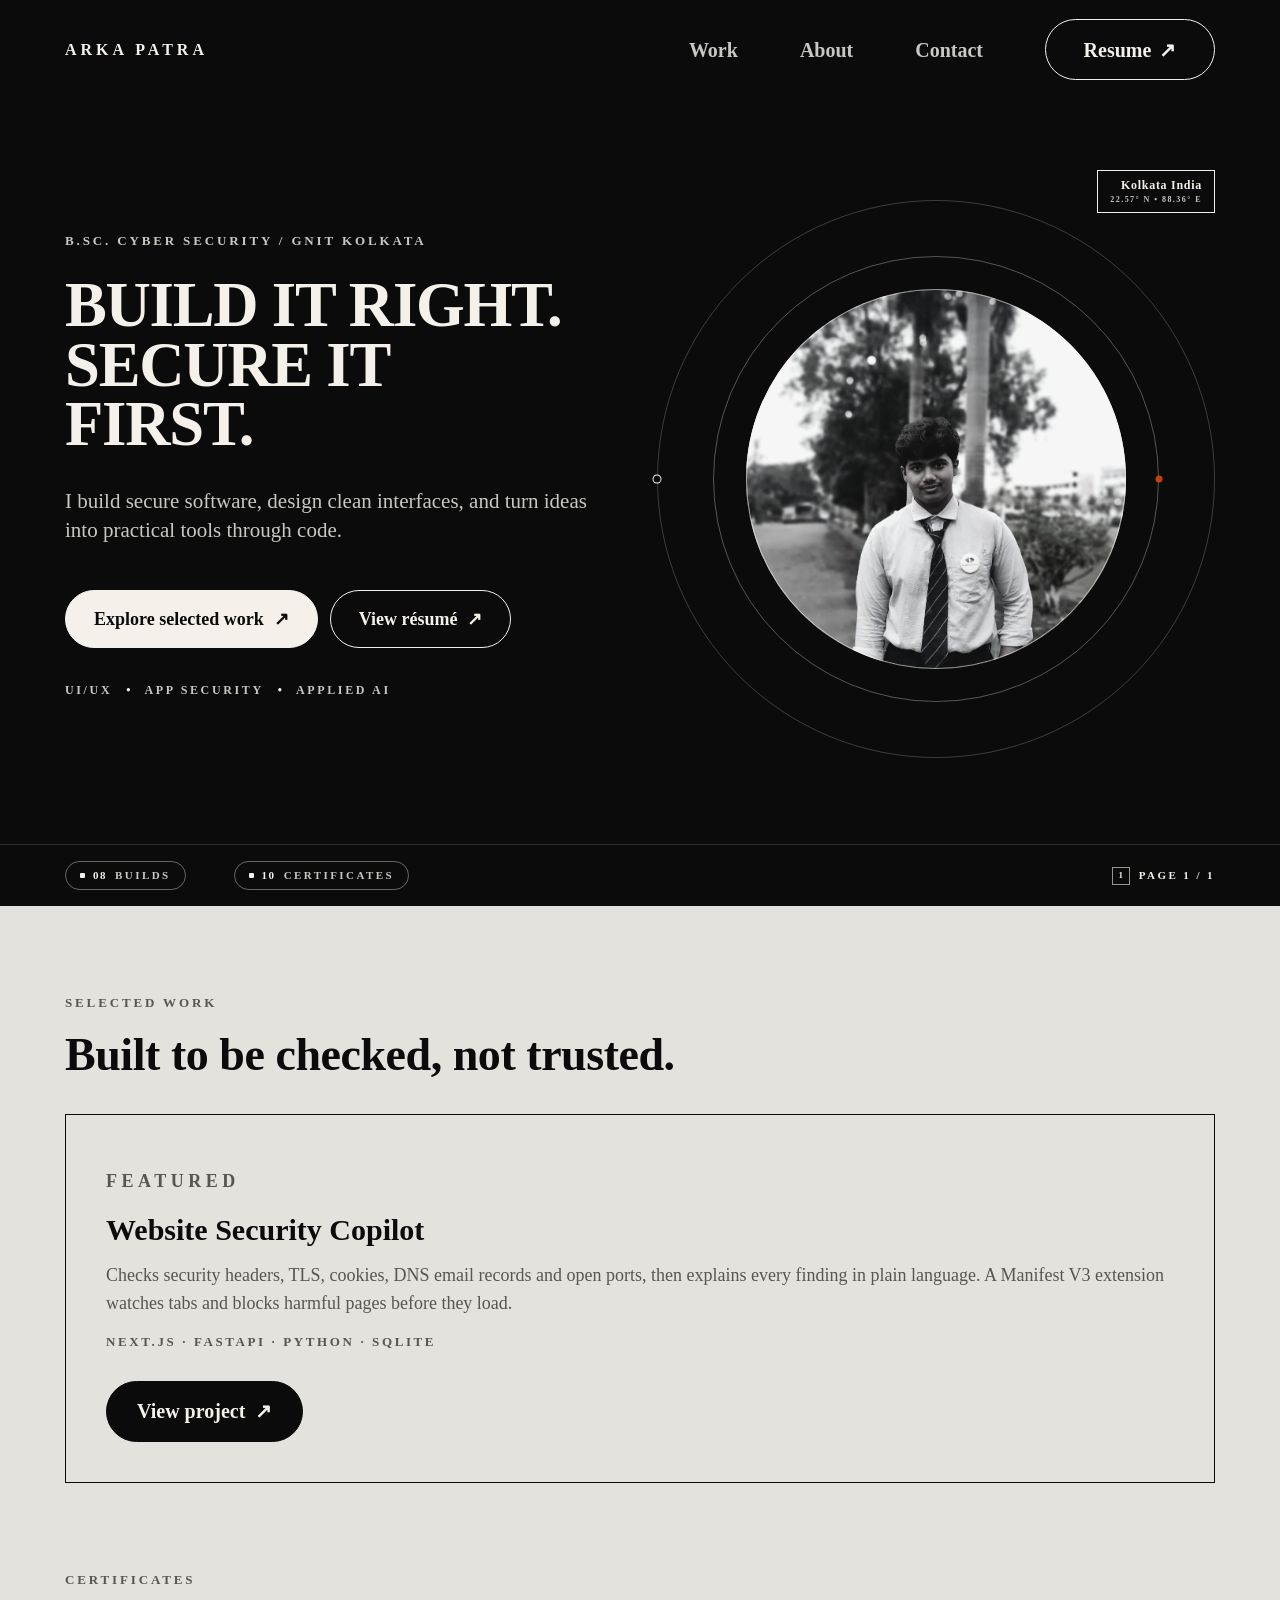
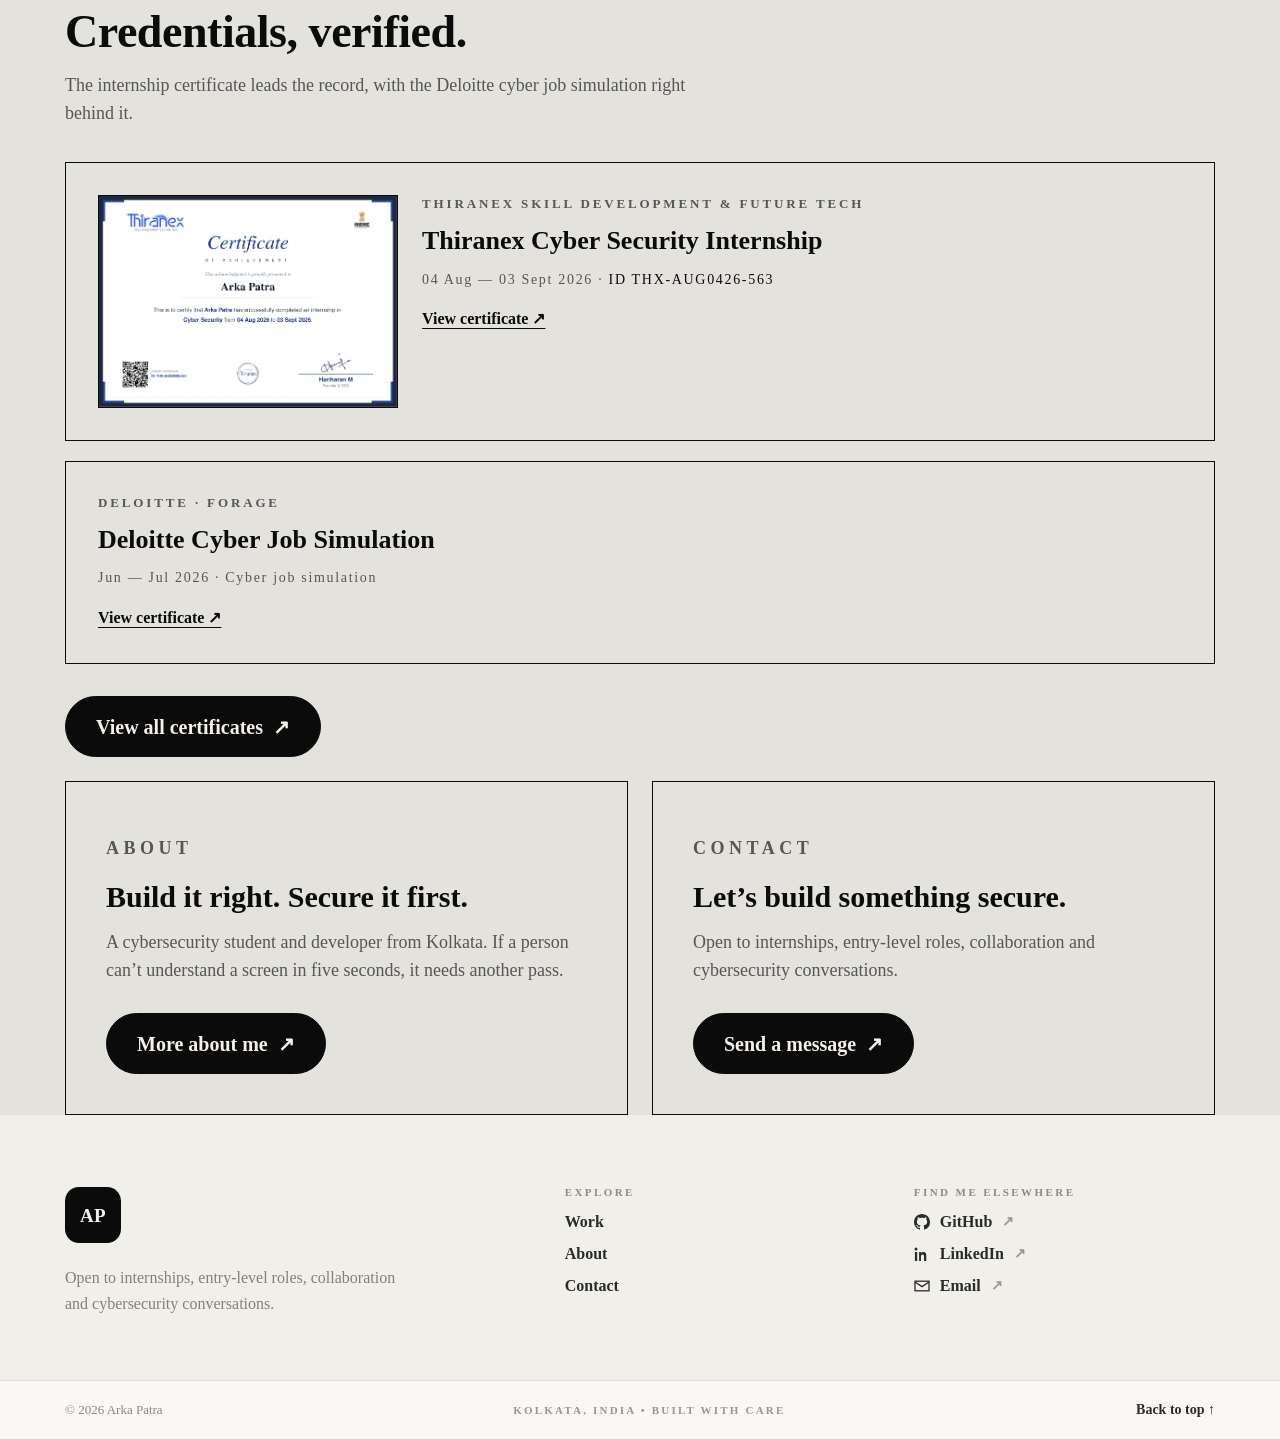
==== commit 36a24b97: "Initial commit" ====
--- a/index.html
+++ b/index.html
@@ -63,7 +63,7 @@
             <span class="hero-orbit__dot hero-orbit__dot--alt"></span>
           </span>
           <div class="home-hero__portrait">
-            <img src="assets/arka-patra.webp" alt="Portrait of Arka Patra" width="470" height="400" fetchpriority="high" decoding="async">
+            <img src="assets/arka-patra-about.webp?v=2" alt="Arka Patra standing outdoors in a light shirt and dark tie" width="963" height="1280" fetchpriority="high" decoding="async">
           </div>
         </div>
         <figcaption class="home-hero__place">
--- a/assets/css/site.css
+++ b/assets/css/site.css
@@ -827,13 +827,21 @@
 .about-hero .btn { margin-top: 76px; width: 252px; }
 
 .about-hero__figure { margin-top: 17px; }
-.about-hero__photo { background: var(--photo); width: 386px; max-width: 100%; }
+.about-hero__photo {
+  background: var(--photo);
+  width: 386px;
+  max-width: 100%;
+  border-radius: 28px;
+  overflow: hidden;
+}
 .about-hero__photo img {
+  display: block;
   width: 100%;
   height: auto;
   aspect-ratio: 386 / 481;
   object-fit: cover;
   object-position: center top;
+  border-radius: 28px;
 }
 .about-hero figcaption {
   margin-top: 14px;
